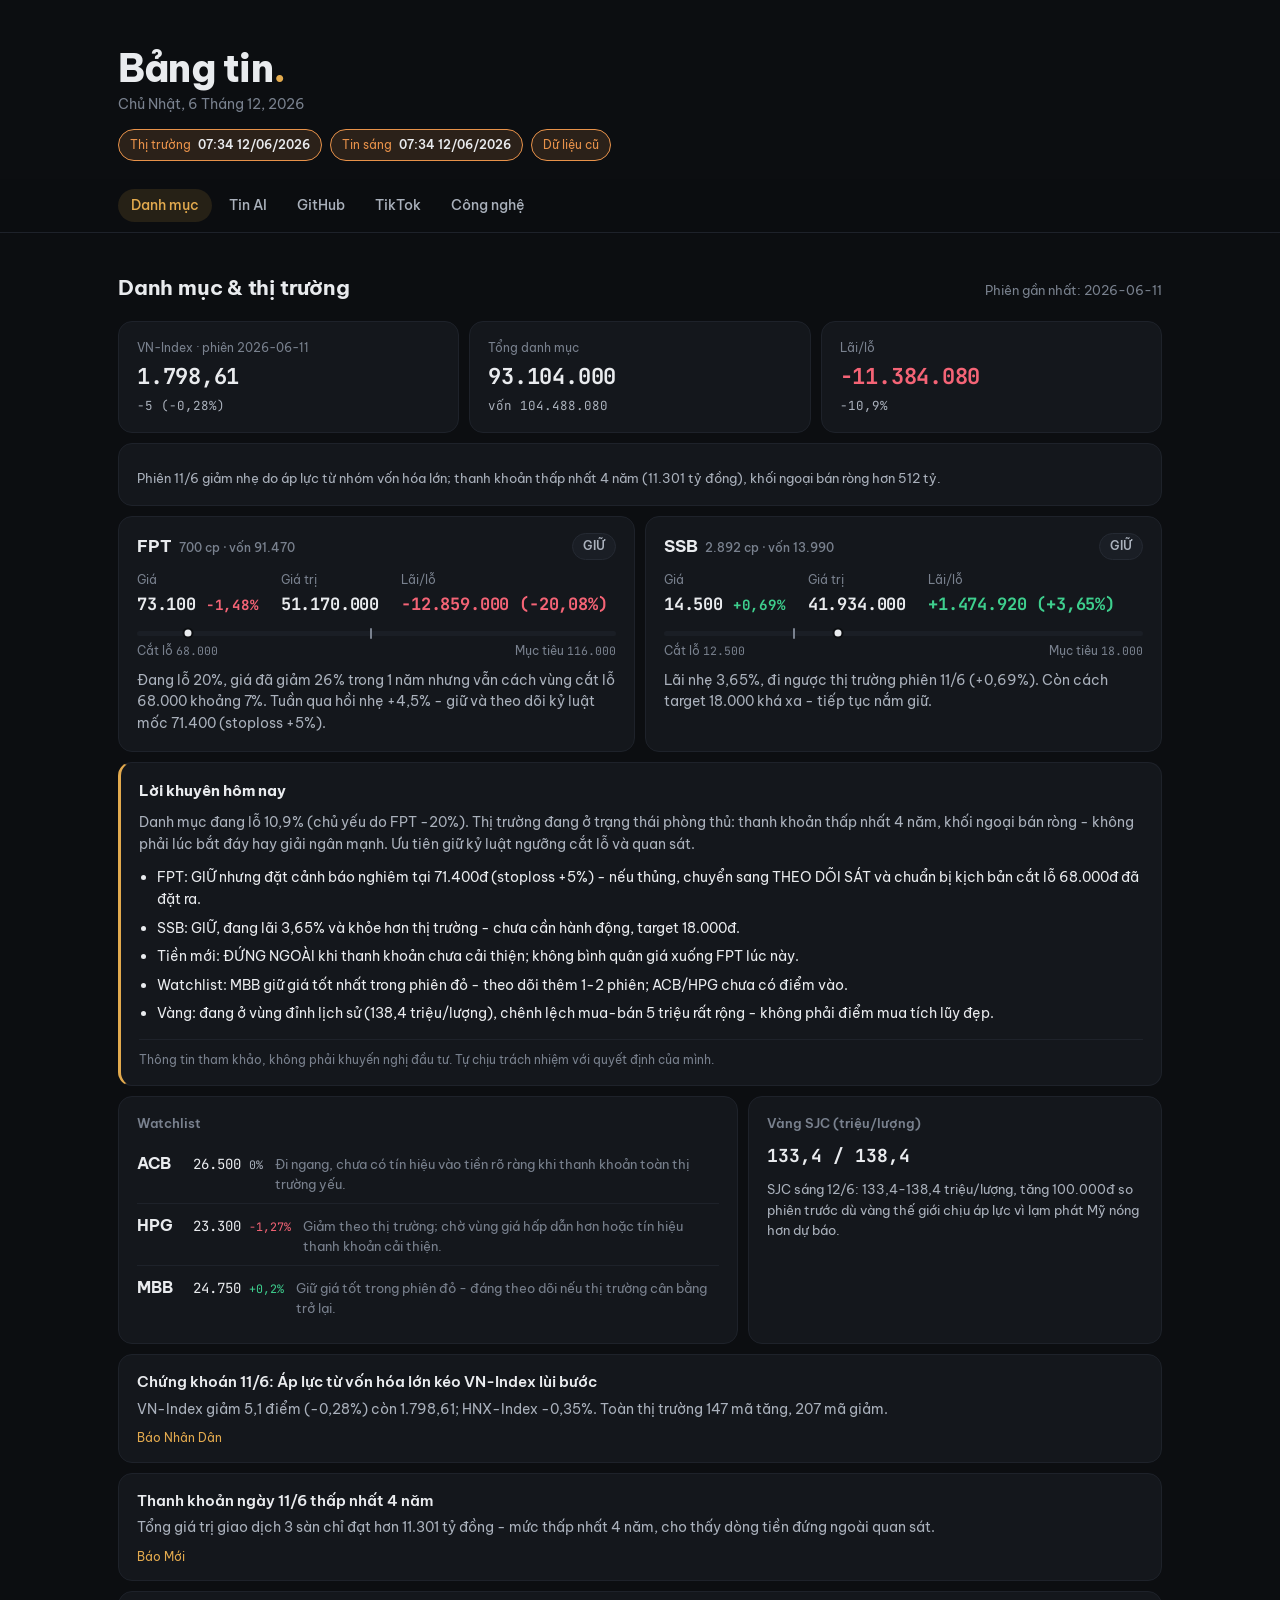
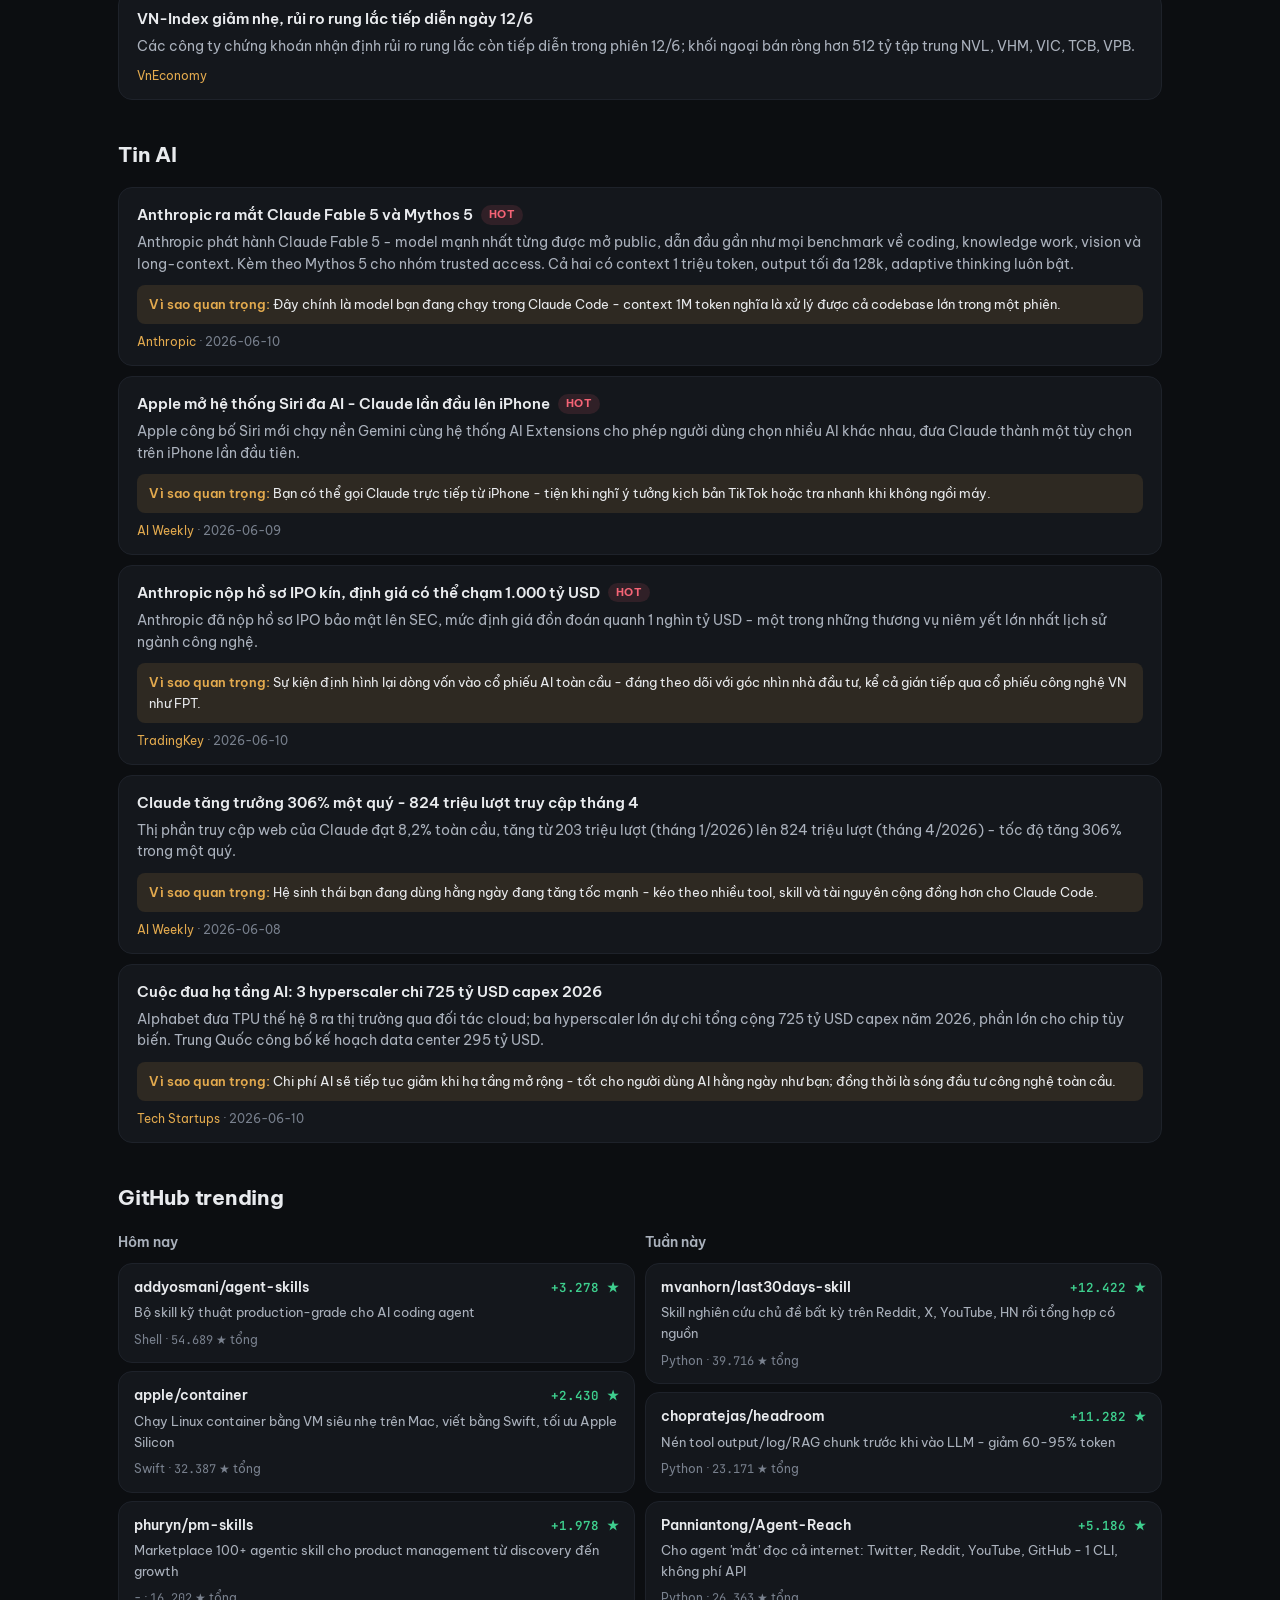
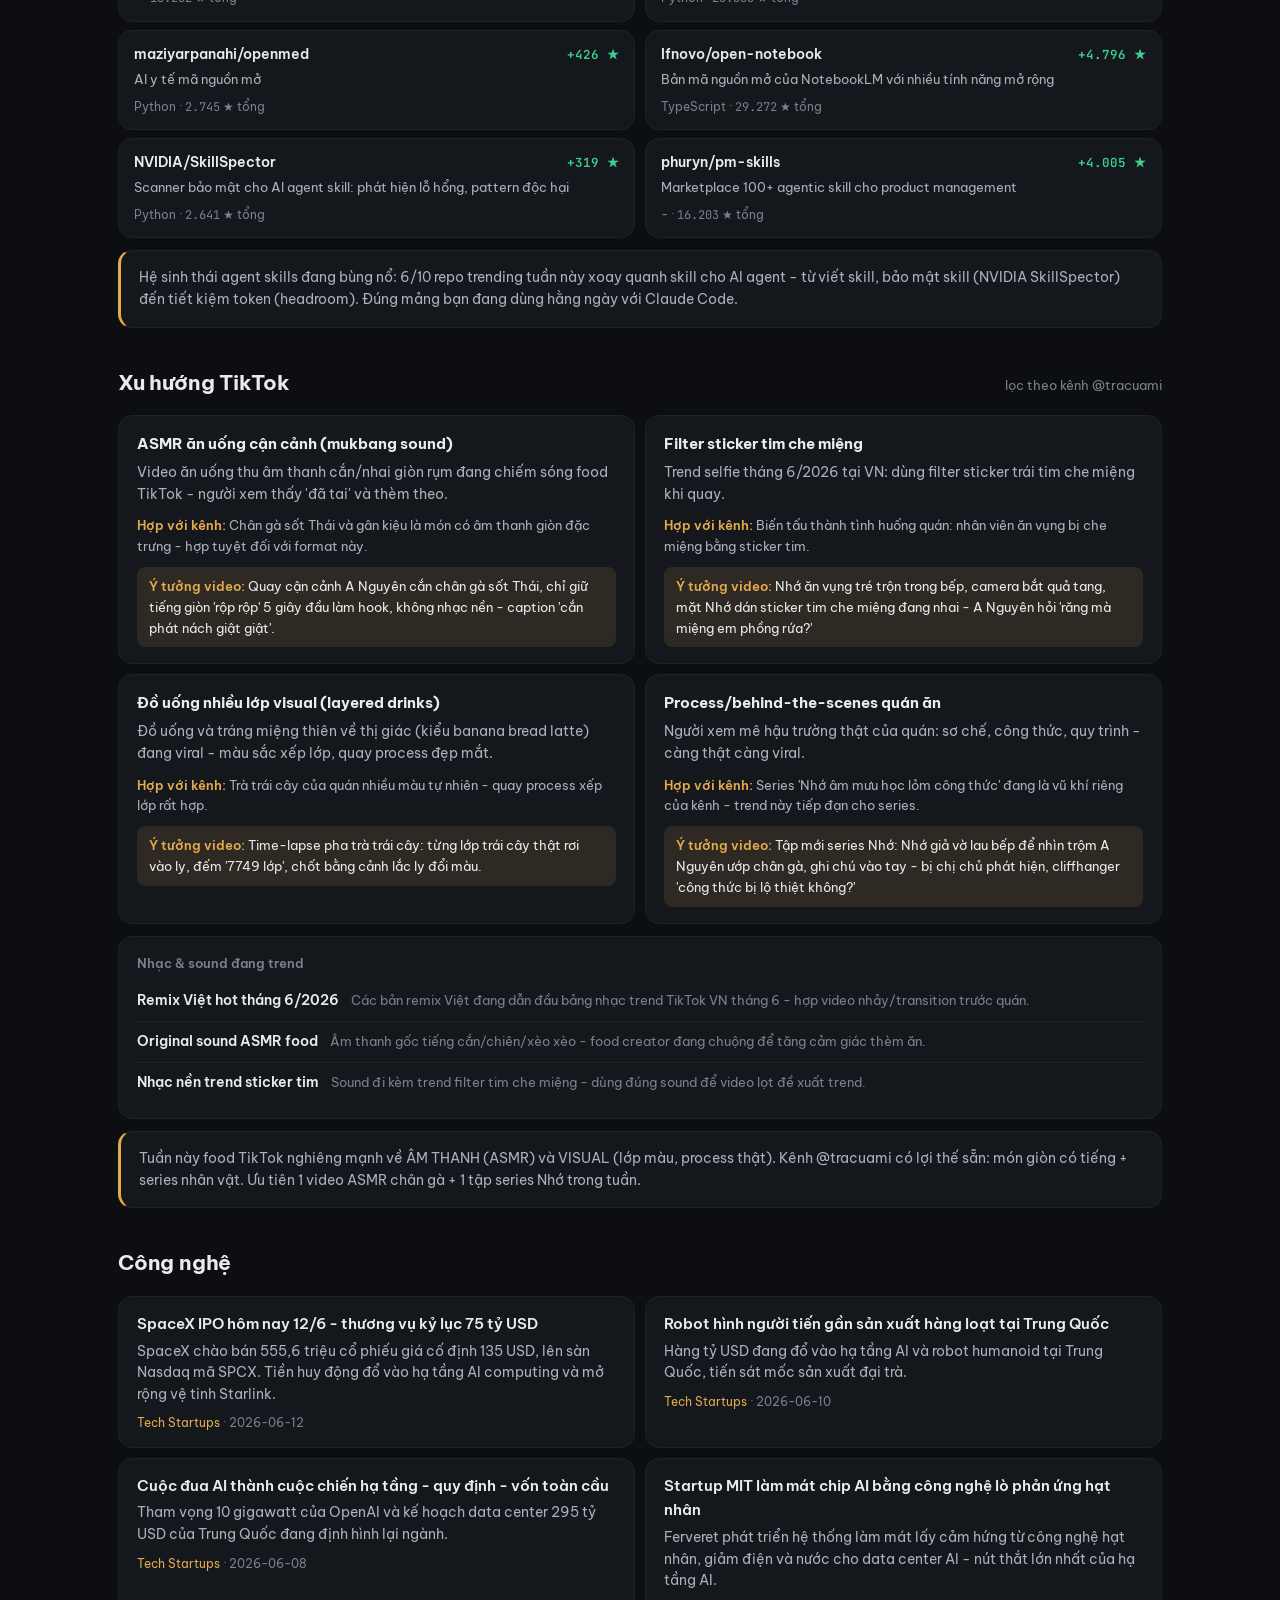
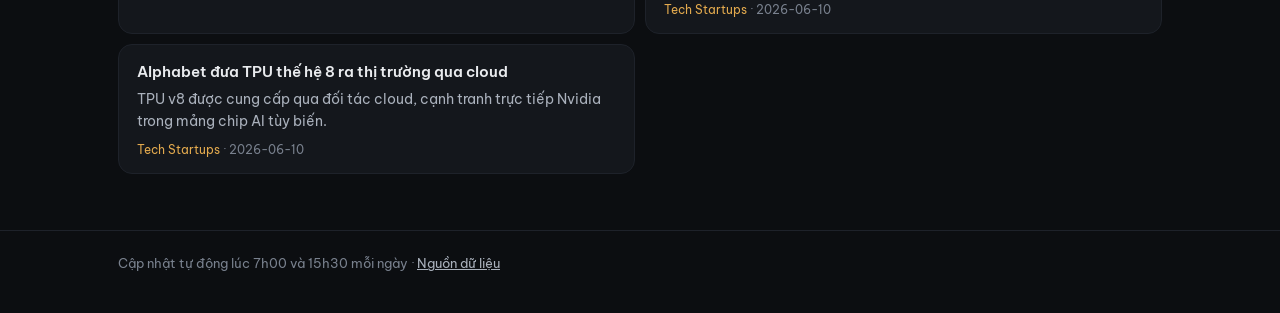
==== index.html @ 74b1b75d "Bảng tin v1: dashboard 5 mục + data thật + RALPH T1-T6 PASS Co-Authored-By: Claude Fable 5 <noreply@" ====
<!doctype html>
<html lang="vi">
<head>
  <meta charset="utf-8">
  <meta name="viewport" content="width=device-width, initial-scale=1">
  <meta name="color-scheme" content="dark">
  <meta name="theme-color" content="#0c0e11">
  <title>Bảng Tin</title>
  <meta name="description" content="Bảng tin cá nhân: AI, GitHub trending, công nghệ, chứng khoán Việt Nam và xu hướng TikTok. Tự cập nhật 2 lần mỗi ngày.">
  <link rel="preconnect" href="https://fonts.googleapis.com">
  <link rel="preconnect" href="https://fonts.gstatic.com" crossorigin>
  <link href="https://fonts.googleapis.com/css2?family=Be+Vietnam+Pro:wght@400;500;600;700;800&family=JetBrains+Mono:wght@500;600;700&display=swap" rel="stylesheet">
  <link rel="stylesheet" href="styles.css">
</head>
<body>

<header class="masthead container">
  <h1>Bảng tin<span class="dot">.</span></h1>
  <p class="masthead-date" id="today"></p>
  <div class="update-badges" id="update-badges"></div>
</header>

<nav class="nav">
  <div class="container nav-inner" id="nav">
    <a href="#danh-muc">Danh mục</a>
    <a href="#ai">Tin AI</a>
    <a href="#github">GitHub</a>
    <a href="#tiktok">TikTok</a>
    <a href="#cong-nghe">Công nghệ</a>
  </div>
</nav>

<main class="container">

  <section id="danh-muc">
    <div class="section-head">
      <h2>Danh mục &amp; thị trường</h2>
      <span class="side-note" id="session-note"></span>
    </div>
    <div id="market-body">
      <div class="skeleton"></div>
      <div class="skeleton"></div>
    </div>
  </section>

  <section id="ai">
    <div class="section-head">
      <h2>Tin AI</h2>
    </div>
    <div id="ai-body">
      <div class="skeleton"></div>
      <div class="skeleton"></div>
    </div>
  </section>

  <section id="github">
    <div class="section-head">
      <h2>GitHub trending</h2>
    </div>
    <div id="github-body">
      <div class="skeleton"></div>
    </div>
  </section>

  <section id="tiktok">
    <div class="section-head">
      <h2>Xu hướng TikTok</h2>
      <span class="side-note">lọc theo kênh @tracuami</span>
    </div>
    <div id="tiktok-body">
      <div class="skeleton"></div>
    </div>
  </section>

  <section id="cong-nghe">
    <div class="section-head">
      <h2>Công nghệ</h2>
    </div>
    <div id="tech-body">
      <div class="skeleton"></div>
    </div>
  </section>

</main>

<footer>
  <div class="container">
    Cập nhật tự động lúc 7h00 và 15h30 mỗi ngày · <a href="https://github.com/ckiucuaha-dotcom/bang-tin" rel="noopener">Nguồn dữ liệu</a>
  </div>
</footer>

<script src="app.js"></script>
</body>
</html>
---- styles.css ----
/* Bảng Tin — dark editorial-tech, mobile-first, một accent hổ phách */

:root {
  --bg: #0c0e11;
  --surface: #14171c;
  --surface-2: #1a1e25;
  --border: #252a33;
  --border-soft: #1e222a;
  --text: #e9ebee;
  --text-2: #aab1bc;
  --muted: #79818e;
  --accent: #e3aa4e;
  --accent-soft: rgba(227, 170, 78, 0.12);
  --up: #3ecf8e;
  --up-soft: rgba(62, 207, 142, 0.12);
  --down: #f56476;
  --down-soft: rgba(245, 100, 118, 0.12);
  --warn: #e8924a;
  --warn-soft: rgba(232, 146, 74, 0.14);
  --radius: 14px;
  --radius-sm: 8px;
  --font-sans: "Be Vietnam Pro", -apple-system, "Segoe UI", sans-serif;
  --font-mono: "JetBrains Mono", "SF Mono", Menlo, monospace;
}

* { box-sizing: border-box; }

html { scroll-behavior: smooth; scroll-padding-top: 64px; }

body {
  margin: 0;
  background: var(--bg);
  color: var(--text);
  font-family: var(--font-sans);
  font-size: 15px;
  line-height: 1.6;
  -webkit-font-smoothing: antialiased;
}

a { color: inherit; }

.container {
  width: 100%;
  max-width: 1080px;
  margin: 0 auto;
  padding-left: 18px;
  padding-right: 18px;
}

/* ---------- Masthead ---------- */

.masthead { padding-top: 34px; padding-bottom: 18px; }

.masthead h1 {
  margin: 0;
  font-size: 30px;
  font-weight: 800;
  letter-spacing: -0.02em;
  line-height: 1.1;
}

.masthead h1 .dot { color: var(--accent); }

.masthead-date {
  margin: 4px 0 0;
  color: var(--muted);
  font-size: 13.5px;
  text-transform: capitalize;
}

.update-badges {
  display: flex;
  flex-wrap: wrap;
  gap: 8px;
  margin-top: 14px;
}

.badge {
  display: inline-flex;
  align-items: center;
  gap: 7px;
  padding: 5px 11px;
  border: 1px solid var(--border);
  border-radius: 999px;
  background: var(--surface);
  font-size: 12px;
  color: var(--text-2);
}

.badge strong { color: var(--text); font-weight: 600; }

.badge.stale { border-color: var(--warn); color: var(--warn); background: var(--warn-soft); }
.badge.warn  { border-color: var(--warn); color: var(--warn); background: var(--warn-soft); }

/* ---------- Nav ---------- */

.nav {
  position: sticky;
  top: 0;
  z-index: 10;
  background: rgba(12, 14, 17, 0.88);
  backdrop-filter: blur(12px);
  -webkit-backdrop-filter: blur(12px);
  border-bottom: 1px solid var(--border-soft);
}

.nav-inner {
  display: flex;
  gap: 4px;
  overflow-x: auto;
  scrollbar-width: none;
  padding-top: 10px;
  padding-bottom: 10px;
}

.nav-inner::-webkit-scrollbar { display: none; }

.nav-inner a {
  flex: none;
  padding: 6px 13px;
  border-radius: 999px;
  font-size: 13.5px;
  font-weight: 500;
  color: var(--text-2);
  text-decoration: none;
  transition: color 0.18s ease, background 0.18s ease;
}

.nav-inner a:hover { color: var(--text); background: var(--surface-2); }

.nav-inner a.active {
  color: var(--accent);
  background: var(--accent-soft);
}

/* ---------- Sections ---------- */

main { padding-bottom: 56px; }

section { padding-top: 38px; }

.section-head {
  display: flex;
  align-items: baseline;
  justify-content: space-between;
  gap: 12px;
  margin-bottom: 16px;
}

.section-head h2 {
  margin: 0;
  font-size: 21px;
  font-weight: 700;
  letter-spacing: -0.01em;
}

.section-head .side-note { color: var(--muted); font-size: 12.5px; text-align: right; }

/* ---------- Cards & shared ---------- */

.card {
  background: var(--surface);
  border: 1px solid var(--border-soft);
  border-radius: var(--radius);
  padding: 16px 18px;
}

.num { font-family: var(--font-mono); font-variant-numeric: tabular-nums; }

.up   { color: var(--up); }
.down { color: var(--down); }
.flat { color: var(--text-2); }

.section-error {
  border: 1px dashed var(--border);
  border-radius: var(--radius);
  padding: 22px 18px;
  color: var(--muted);
  font-size: 14px;
  text-align: center;
}

/* Skeleton loading */
.skeleton {
  border-radius: var(--radius);
  background: linear-gradient(100deg, var(--surface) 40%, var(--surface-2) 50%, var(--surface) 60%);
  background-size: 200% 100%;
  height: 96px;
  margin-bottom: 10px;
}

@media (prefers-reduced-motion: no-preference) {
  .skeleton { animation: shimmer 1.4s linear infinite; }
  @keyframes shimmer { to { background-position: -200% 0; } }
}

/* ---------- Finance ---------- */

.market-strip {
  display: grid;
  grid-template-columns: 1fr;
  gap: 10px;
  margin-bottom: 10px;
}

.stat { display: flex; flex-direction: column; gap: 2px; }

.stat .label { font-size: 12px; color: var(--muted); }

.stat .value { font-size: 22px; font-weight: 700; letter-spacing: -0.01em; }

.stat .sub { font-size: 12.5px; color: var(--text-2); }

.vnindex-note { margin: 8px 0 0; font-size: 13px; color: var(--text-2); }

.holdings-grid {
  display: grid;
  grid-template-columns: 1fr;
  gap: 10px;
  margin-bottom: 10px;
}

.holding-head {
  display: flex;
  align-items: center;
  justify-content: space-between;
  gap: 10px;
}

.holding-head .ticker { font-size: 17px; font-weight: 700; }

.holding-head .ticker small { color: var(--muted); font-weight: 500; font-size: 12px; margin-left: 7px; }

.chip {
  padding: 3px 10px;
  border-radius: 999px;
  font-size: 11.5px;
  font-weight: 600;
  letter-spacing: 0.02em;
}

.chip.hold  { background: var(--surface-2); color: var(--text-2); border: 1px solid var(--border); }
.chip.buy   { background: var(--up-soft); color: var(--up); }
.chip.sell  { background: var(--down-soft); color: var(--down); }
.chip.watch { background: var(--warn-soft); color: var(--warn); }

.holding-nums {
  display: flex;
  flex-wrap: wrap;
  gap: 6px 22px;
  margin: 10px 0 4px;
}

.holding-nums .stat .value { font-size: 17px; }

/* Range bar: stoploss — price — target */
.range {
  margin: 12px 0 4px;
}

.range-track {
  position: relative;
  height: 5px;
  border-radius: 999px;
  background: var(--surface-2);
}

.range-marker {
  position: absolute;
  top: 50%;
  width: 11px;
  height: 11px;
  border-radius: 50%;
  transform: translate(-50%, -50%);
  background: var(--text);
  border: 2px solid var(--bg);
}

.range-cost {
  position: absolute;
  top: -3px;
  width: 2px;
  height: 11px;
  background: var(--muted);
  transform: translateX(-50%);
  border-radius: 1px;
}

.range-labels {
  display: flex;
  justify-content: space-between;
  margin-top: 6px;
  font-size: 11.5px;
  color: var(--muted);
}

.holding-comment { margin: 10px 0 0; font-size: 13.5px; color: var(--text-2); }

/* Advice */
.advice { border-left: 3px solid var(--accent); }

.advice h3 { margin: 0 0 8px; font-size: 15px; font-weight: 700; }

.advice .summary { margin: 0 0 12px; color: var(--text-2); font-size: 14px; }

.advice ul { margin: 0; padding-left: 18px; display: grid; gap: 7px; }

.advice li { font-size: 13.5px; color: var(--text); }

.advice .disclaimer {
  margin: 14px 0 0;
  padding-top: 10px;
  border-top: 1px solid var(--border-soft);
  font-size: 12px;
  color: var(--muted);
}

/* Watchlist + gold */
.watch-grid {
  display: grid;
  grid-template-columns: 1fr;
  gap: 10px;
  margin-top: 10px;
}

.watch-row {
  display: flex;
  align-items: baseline;
  gap: 12px;
  padding: 9px 0;
}

.watch-row + .watch-row { border-top: 1px solid var(--border-soft); }

.watch-row .ticker { font-weight: 700; min-width: 44px; }

.watch-row .price { font-size: 14px; }

.watch-row .comment { font-size: 12.5px; color: var(--muted); flex: 1; }

.card h3.card-title { margin: 0 0 8px; font-size: 13px; font-weight: 600; color: var(--muted); text-transform: none; }

.gold-price { font-size: 18px; font-weight: 700; }

.gold-note { margin: 8px 0 0; font-size: 13px; color: var(--text-2); }

/* News links (VN + tech) */
.news-list { display: grid; gap: 10px; }

.news-item {
  display: block;
  text-decoration: none;
  padding: 14px 18px;
  background: var(--surface);
  border: 1px solid var(--border-soft);
  border-radius: var(--radius);
  transition: border-color 0.18s ease, transform 0.18s ease;
}

.news-item:hover { border-color: var(--border); }

@media (prefers-reduced-motion: no-preference) {
  .news-item:hover { transform: translateY(-1px); }
  .news-item:active { transform: scale(0.99); }
}

.news-item .title { font-size: 15px; font-weight: 600; line-height: 1.45; }

.news-item .summary { margin: 5px 0 0; font-size: 13.5px; color: var(--text-2); }

.news-item .meta { margin-top: 8px; font-size: 12px; color: var(--muted); }

.news-item .meta .src { color: var(--accent); }

.hot-chip {
  display: inline-block;
  vertical-align: 2px;
  margin-left: 8px;
  padding: 2px 8px;
  border-radius: 999px;
  background: var(--down-soft);
  color: var(--down);
  font-size: 10.5px;
  font-weight: 700;
  letter-spacing: 0.04em;
}

.why {
  margin: 10px 0 0;
  padding: 9px 12px;
  border-radius: var(--radius-sm);
  background: var(--accent-soft);
  color: var(--text);
  font-size: 13px;
}

.why b { color: var(--accent); font-weight: 600; }

/* ---------- GitHub ---------- */

.gh-cols {
  display: grid;
  grid-template-columns: 1fr;
  gap: 10px;
}

.gh-col h3 {
  margin: 0 0 10px;
  font-size: 14px;
  font-weight: 600;
  color: var(--text-2);
}

.repo-list { display: grid; gap: 8px; }

.repo {
  display: block;
  text-decoration: none;
  padding: 12px 15px;
  background: var(--surface);
  border: 1px solid var(--border-soft);
  border-radius: var(--radius);
  transition: border-color 0.18s ease;
}

.repo:hover { border-color: var(--border); }

.repo-top { display: flex; justify-content: space-between; align-items: baseline; gap: 10px; }

.repo-name { font-weight: 600; font-size: 14px; word-break: break-word; }

.repo-gain { font-size: 12.5px; font-weight: 600; color: var(--up); white-space: nowrap; }

.repo-desc { margin: 4px 0 0; font-size: 13px; color: var(--text-2); }

.repo-meta { margin-top: 7px; font-size: 12px; color: var(--muted); }

.trend-note {
  margin-top: 12px;
  border-left: 3px solid var(--accent);
}

.trend-note p { margin: 0; font-size: 13.5px; color: var(--text-2); }

/* ---------- TikTok ---------- */

.tiktok-grid {
  display: grid;
  grid-template-columns: 1fr;
  gap: 10px;
}

.trend-card .trend-name { margin: 0; font-size: 15px; font-weight: 700; }

.trend-card .trend-desc { margin: 6px 0 0; font-size: 13.5px; color: var(--text-2); }

.trend-card .fit { margin: 10px 0 0; font-size: 13px; color: var(--text-2); }

.trend-card .fit b, .idea b { color: var(--accent); font-weight: 600; }

.idea {
  margin: 10px 0 0;
  padding: 9px 12px;
  border-radius: var(--radius-sm);
  background: var(--accent-soft);
  font-size: 13px;
}

.sounds { margin-top: 12px; }

.sound-row { display: flex; gap: 12px; padding: 9px 0; align-items: baseline; }

.sound-row + .sound-row { border-top: 1px solid var(--border-soft); }

.sound-row .name { font-weight: 600; font-size: 13.5px; white-space: nowrap; }

.sound-row .desc { font-size: 12.5px; color: var(--muted); }

.tiktok-note { margin-top: 12px; border-left: 3px solid var(--accent); }

.tiktok-note p { margin: 0; font-size: 13.5px; color: var(--text-2); }

/* ---------- Footer ---------- */

footer {
  border-top: 1px solid var(--border-soft);
  padding: 22px 0 40px;
  color: var(--muted);
  font-size: 12.5px;
}

footer a { color: var(--text-2); }

/* ---------- Desktop ---------- */

@media (min-width: 768px) {
  body { font-size: 15.5px; }

  .masthead { padding-top: 48px; }

  .masthead h1 { font-size: 38px; }

  .market-strip { grid-template-columns: repeat(3, 1fr); }

  .market-strip .card.span-note { grid-column: 1 / -1; }

  .holdings-grid { grid-template-columns: 1fr 1fr; }

  .watch-grid { grid-template-columns: 3fr 2fr; }

  .gh-cols { grid-template-columns: 1fr 1fr; }

  .tiktok-grid { grid-template-columns: 1fr 1fr; }

  .news-list.two-col { grid-template-columns: 1fr 1fr; }
}
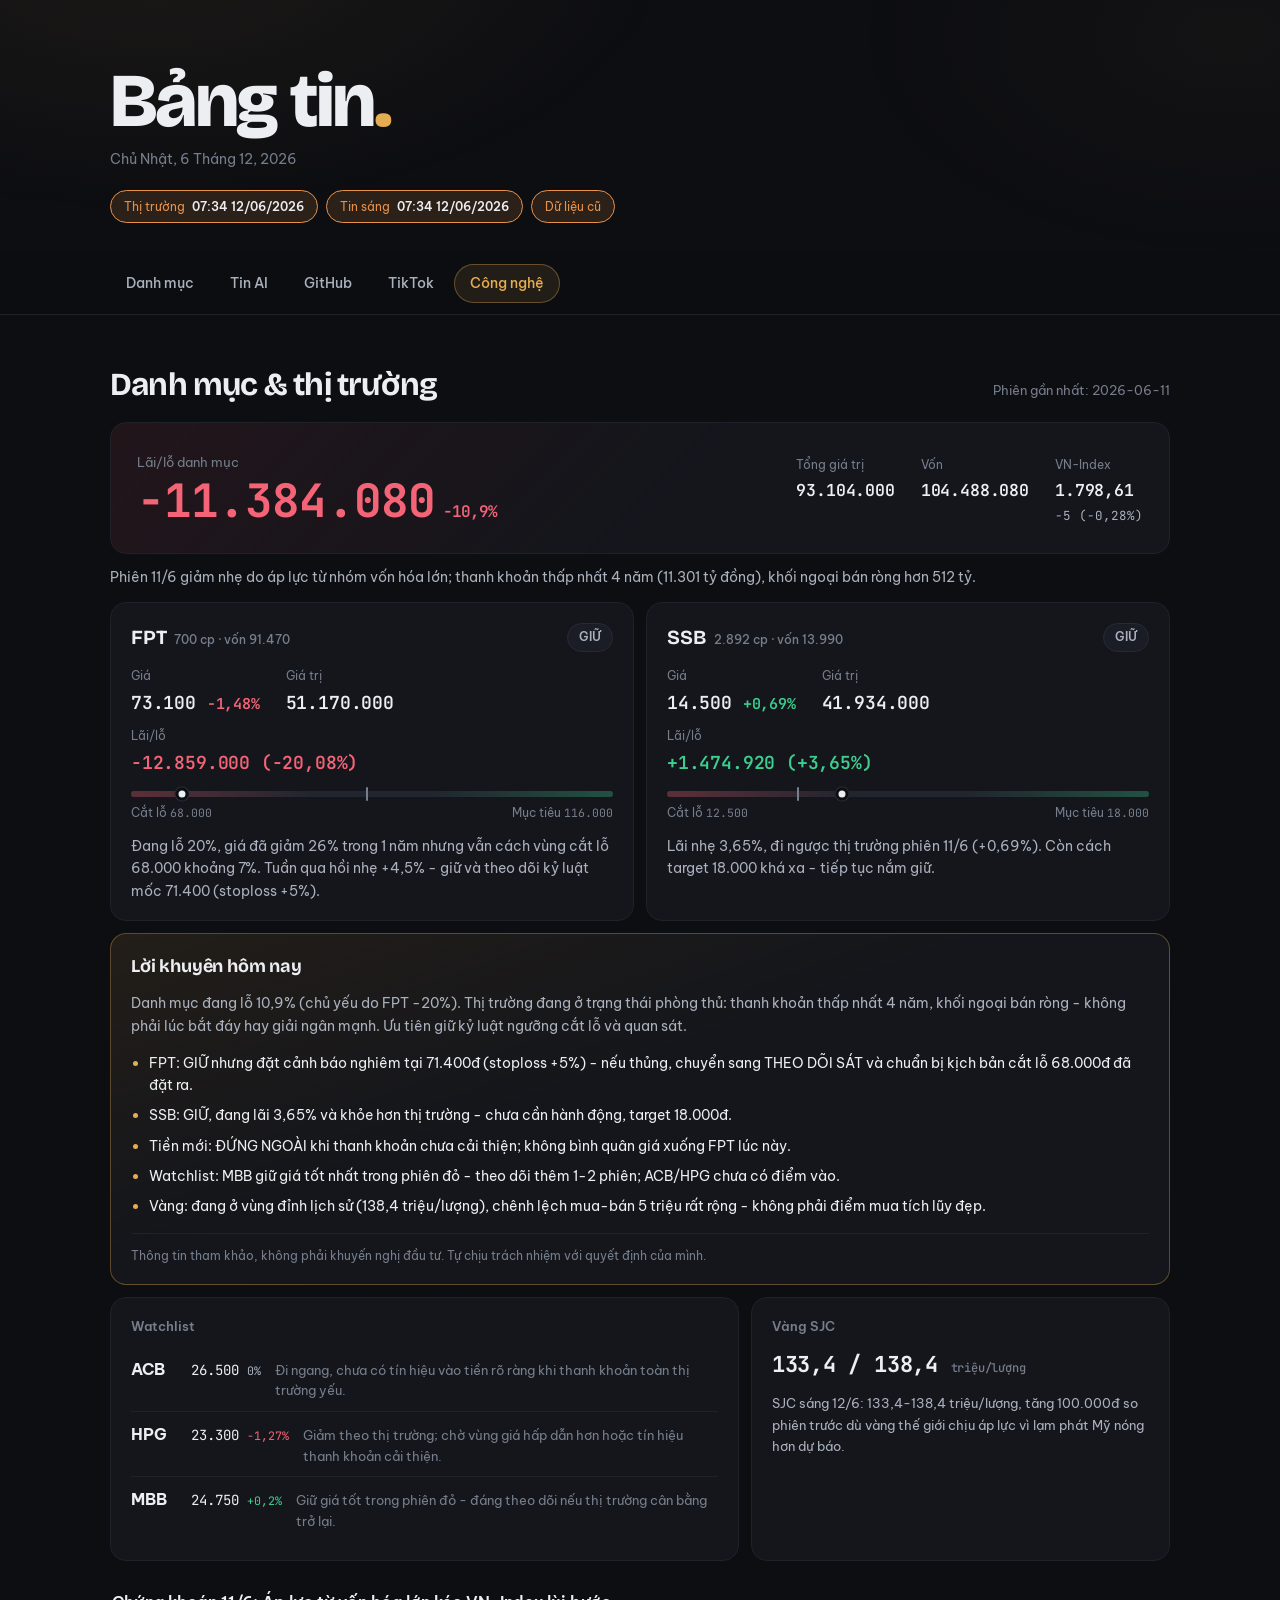
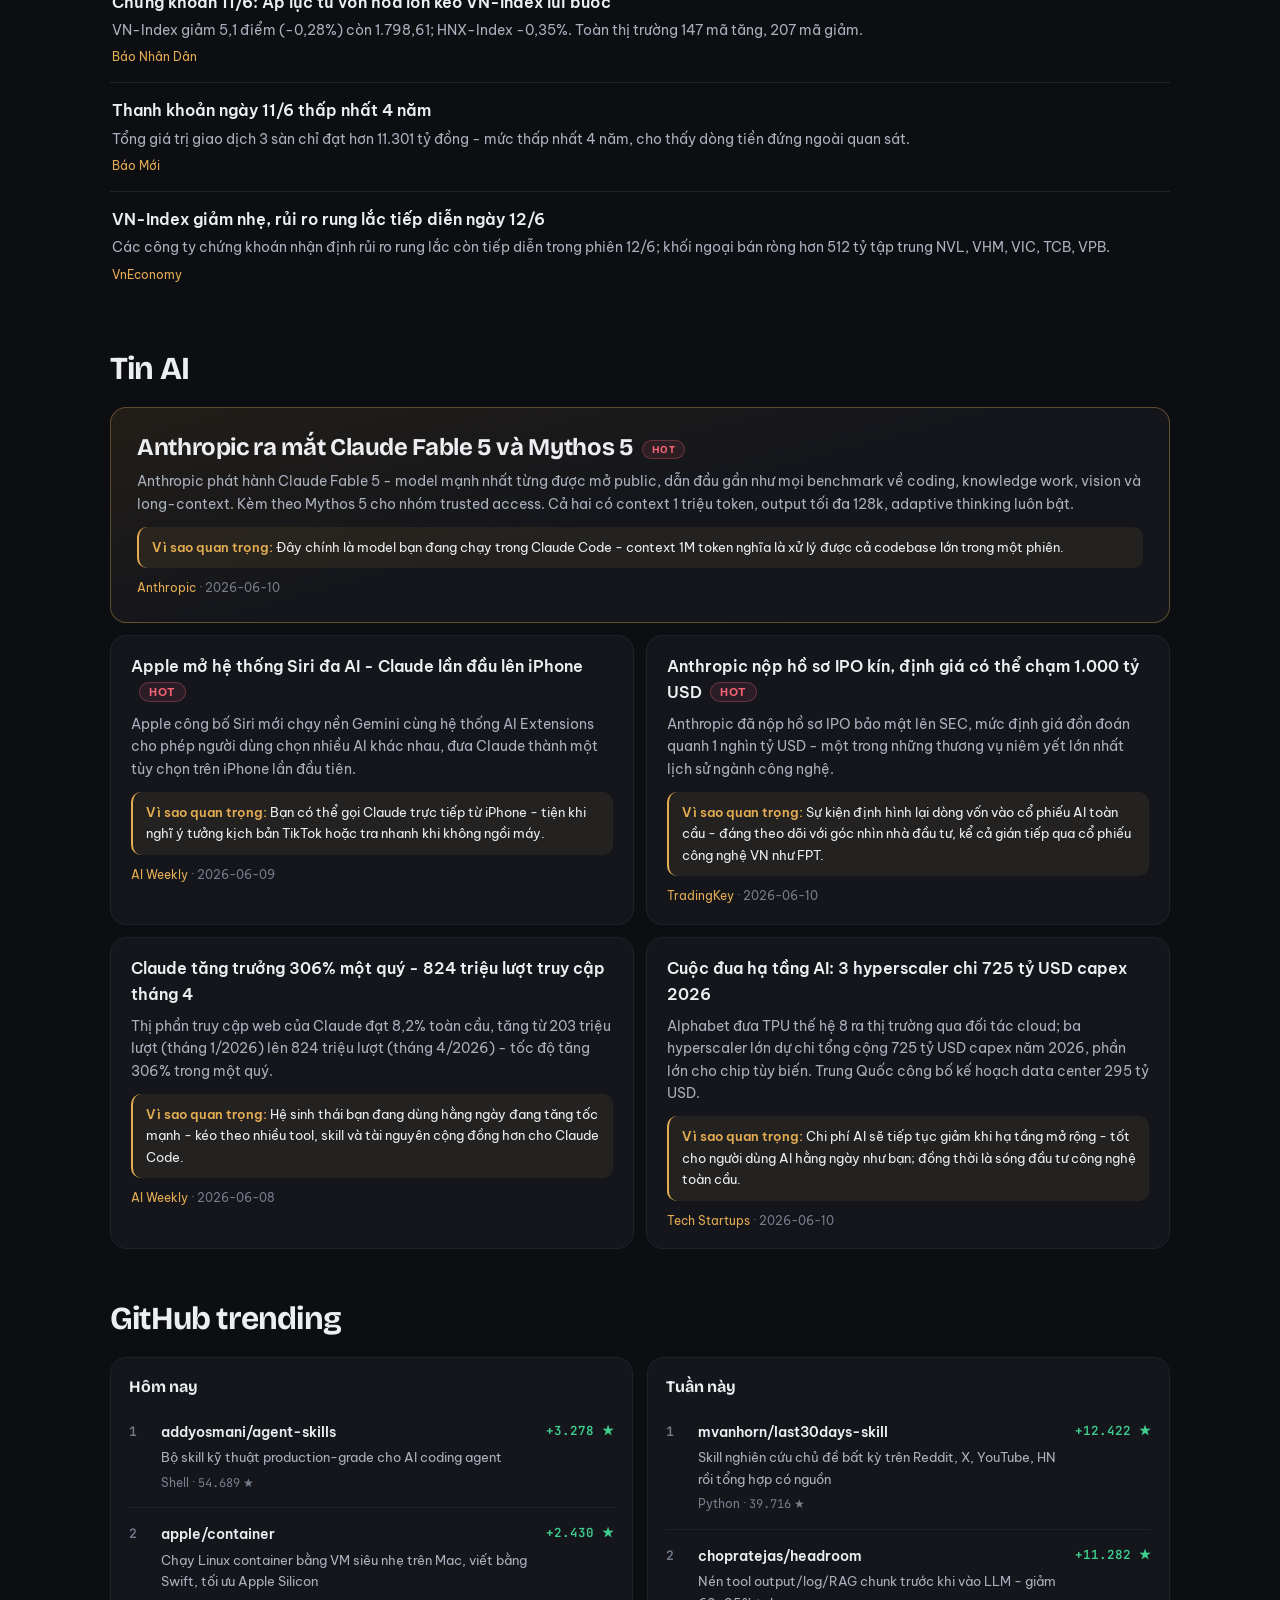
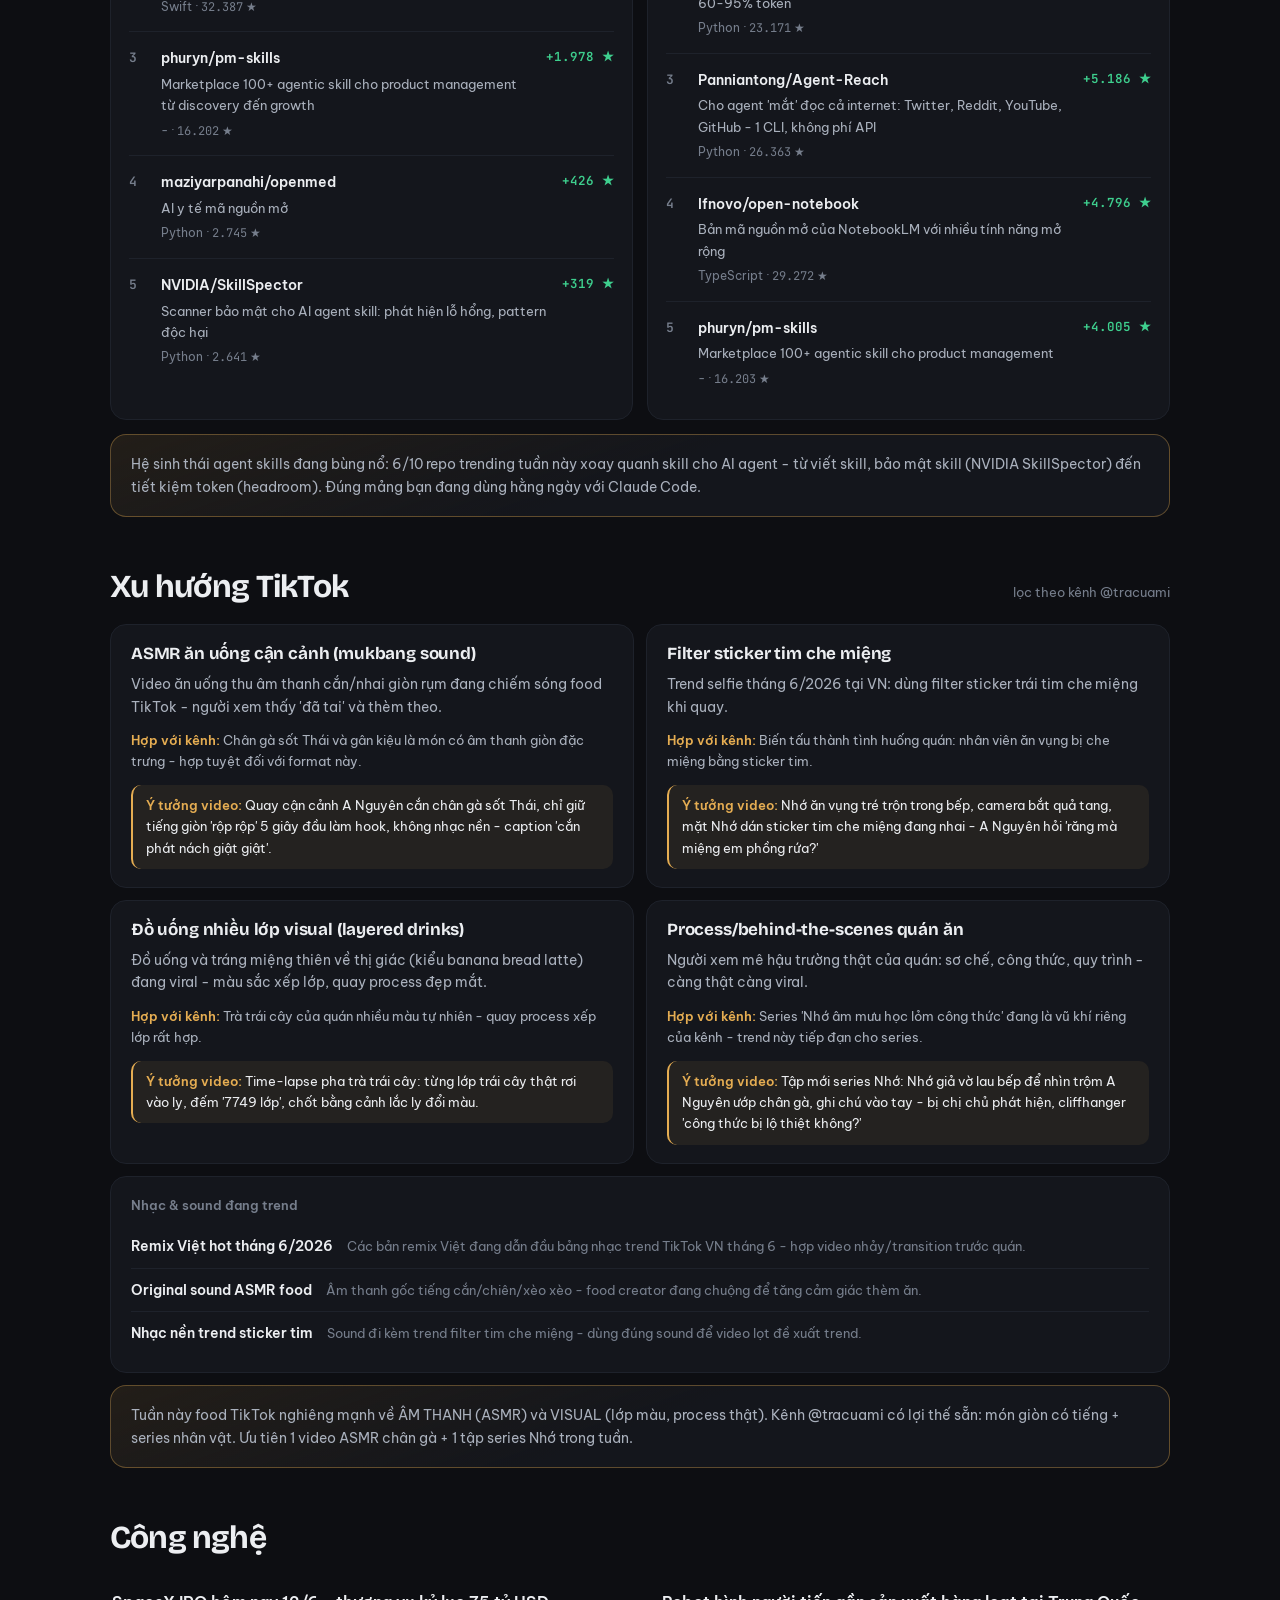
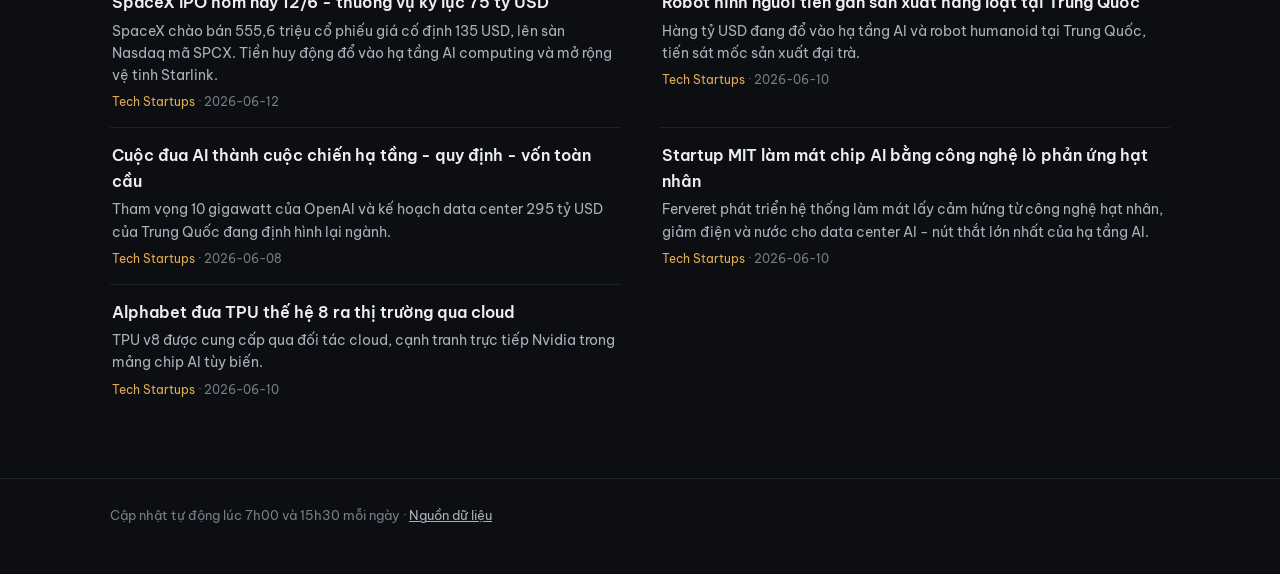
==== commit 421482a1: "UI v2: editorial dark, Bricolage Grotesque, hero PnL, reveal stagger Co-Authored-By: Claude Fable 5 " ====
--- a/index.html
+++ b/index.html
@@ -9,7 +9,7 @@
   <meta name="description" content="Bảng tin cá nhân: AI, GitHub trending, công nghệ, chứng khoán Việt Nam và xu hướng TikTok. Tự cập nhật 2 lần mỗi ngày.">
   <link rel="preconnect" href="https://fonts.googleapis.com">
   <link rel="preconnect" href="https://fonts.gstatic.com" crossorigin>
-  <link href="https://fonts.googleapis.com/css2?family=Be+Vietnam+Pro:wght@400;500;600;700;800&family=JetBrains+Mono:wght@500;600;700&display=swap" rel="stylesheet">
+  <link href="https://fonts.googleapis.com/css2?family=Be+Vietnam+Pro:wght@400;500;600;700&family=Bricolage+Grotesque:opsz,wght@12..96,600..800&family=JetBrains+Mono:wght@500;600;700&display=swap" rel="stylesheet">
   <link rel="stylesheet" href="styles.css">
 </head>
 <body>
--- a/styles.css
+++ b/styles.css
@@ -1,70 +1,95 @@
-/* Bảng Tin — dark editorial-tech, mobile-first, một accent hổ phách */
+/* Bảng Tin — dark editorial-tech.
+   Display: Bricolage Grotesque · Body: Be Vietnam Pro · Số: JetBrains Mono
+   Một accent hổ phách, xanh/đỏ chỉ mang nghĩa tăng/giảm. */
 
 :root {
-  --bg: #0c0e11;
-  --surface: #14171c;
-  --surface-2: #1a1e25;
-  --border: #252a33;
-  --border-soft: #1e222a;
-  --text: #e9ebee;
-  --text-2: #aab1bc;
-  --muted: #79818e;
-  --accent: #e3aa4e;
-  --accent-soft: rgba(227, 170, 78, 0.12);
+  --bg: #0d0e12;
+  --surface: #14161c;
+  --surface-2: #1a1d25;
+  --surface-3: #21252f;
+  --border: #272b35;
+  --border-soft: #1e222b;
+  --text: #eceef1;
+  --text-2: #aab1bd;
+  --muted: #767e8c;
+  --accent: #e5ad52;
+  --accent-soft: rgba(229, 173, 82, 0.1);
+  --accent-line: rgba(229, 173, 82, 0.35);
   --up: #3ecf8e;
-  --up-soft: rgba(62, 207, 142, 0.12);
+  --up-soft: rgba(62, 207, 142, 0.1);
   --down: #f56476;
-  --down-soft: rgba(245, 100, 118, 0.12);
+  --down-soft: rgba(245, 100, 118, 0.1);
   --warn: #e8924a;
   --warn-soft: rgba(232, 146, 74, 0.14);
-  --radius: 14px;
-  --radius-sm: 8px;
-  --font-sans: "Be Vietnam Pro", -apple-system, "Segoe UI", sans-serif;
-  --font-mono: "JetBrains Mono", "SF Mono", Menlo, monospace;
+  --radius: 16px;
+  --radius-sm: 10px;
+  --display: "Bricolage Grotesque", "Be Vietnam Pro", sans-serif;
+  --sans: "Be Vietnam Pro", -apple-system, "Segoe UI", sans-serif;
+  --mono: "JetBrains Mono", "SF Mono", Menlo, monospace;
+  --ease: cubic-bezier(0.16, 1, 0.3, 1);
 }
 
 * { box-sizing: border-box; }
 
-html { scroll-behavior: smooth; scroll-padding-top: 64px; }
+html { scroll-behavior: smooth; scroll-padding-top: 70px; }
 
 body {
   margin: 0;
   background: var(--bg);
   color: var(--text);
-  font-family: var(--font-sans);
+  font-family: var(--sans);
   font-size: 15px;
-  line-height: 1.6;
+  line-height: 1.65;
   -webkit-font-smoothing: antialiased;
+}
+
+/* Quầng sáng hổ phách rất nhẹ phía trên, cố định, không chặn tương tác */
+body::before {
+  content: "";
+  position: fixed;
+  inset: 0;
+  z-index: -1;
+  pointer-events: none;
+  background:
+    radial-gradient(820px 420px at 12% -6%, rgba(229, 173, 82, 0.07), transparent 64%),
+    radial-gradient(640px 380px at 96% 4%, rgba(229, 173, 82, 0.03), transparent 60%);
 }
 
 a { color: inherit; }
 
 .container {
   width: 100%;
-  max-width: 1080px;
+  max-width: 1100px;
   margin: 0 auto;
-  padding-left: 18px;
-  padding-right: 18px;
-}
+  padding-left: 20px;
+  padding-right: 20px;
+}
+
+.num { font-family: var(--mono); font-variant-numeric: tabular-nums; }
+
+.up { color: var(--up); }
+.down { color: var(--down); }
+.flat { color: var(--text-2); }
 
 /* ---------- Masthead ---------- */
 
-.masthead { padding-top: 34px; padding-bottom: 18px; }
+.masthead { padding-top: 44px; padding-bottom: 22px; }
 
 .masthead h1 {
   margin: 0;
-  font-size: 30px;
+  font-family: var(--display);
+  font-size: clamp(42px, 9vw, 76px);
   font-weight: 800;
-  letter-spacing: -0.02em;
-  line-height: 1.1;
+  letter-spacing: -0.035em;
+  line-height: 0.98;
 }
 
 .masthead h1 .dot { color: var(--accent); }
 
 .masthead-date {
-  margin: 4px 0 0;
+  margin: 10px 0 0;
   color: var(--muted);
-  font-size: 13.5px;
+  font-size: 14px;
   text-transform: capitalize;
 }
 
@@ -72,14 +97,14 @@
   display: flex;
   flex-wrap: wrap;
   gap: 8px;
-  margin-top: 14px;
+  margin-top: 18px;
 }
 
 .badge {
   display: inline-flex;
   align-items: center;
   gap: 7px;
-  padding: 5px 11px;
+  padding: 6px 13px;
   border: 1px solid var(--border);
   border-radius: 999px;
   background: var(--surface);
@@ -89,8 +114,11 @@
 
 .badge strong { color: var(--text); font-weight: 600; }
 
-.badge.stale { border-color: var(--warn); color: var(--warn); background: var(--warn-soft); }
-.badge.warn  { border-color: var(--warn); color: var(--warn); background: var(--warn-soft); }
+.badge.stale, .badge.warn {
+  border-color: var(--warn);
+  color: var(--warn);
+  background: var(--warn-soft);
+}
 
 /* ---------- Nav ---------- */
 
@@ -98,9 +126,9 @@
   position: sticky;
   top: 0;
   z-index: 10;
-  background: rgba(12, 14, 17, 0.88);
-  backdrop-filter: blur(12px);
-  -webkit-backdrop-filter: blur(12px);
+  background: rgba(13, 14, 18, 0.82);
+  backdrop-filter: blur(14px) saturate(150%);
+  -webkit-backdrop-filter: blur(14px) saturate(150%);
   border-bottom: 1px solid var(--border-soft);
 }
 
@@ -109,21 +137,22 @@
   gap: 4px;
   overflow-x: auto;
   scrollbar-width: none;
-  padding-top: 10px;
-  padding-bottom: 10px;
+  padding-top: 11px;
+  padding-bottom: 11px;
 }
 
 .nav-inner::-webkit-scrollbar { display: none; }
 
 .nav-inner a {
   flex: none;
-  padding: 6px 13px;
+  padding: 7px 15px;
   border-radius: 999px;
+  border: 1px solid transparent;
   font-size: 13.5px;
   font-weight: 500;
   color: var(--text-2);
   text-decoration: none;
-  transition: color 0.18s ease, background 0.18s ease;
+  transition: color 0.2s var(--ease), background 0.2s var(--ease), border-color 0.2s var(--ease);
 }
 
 .nav-inner a:hover { color: var(--text); background: var(--surface-2); }
@@ -131,62 +160,78 @@
 .nav-inner a.active {
   color: var(--accent);
   background: var(--accent-soft);
+  border-color: var(--accent-line);
 }
 
 /* ---------- Sections ---------- */
 
-main { padding-bottom: 56px; }
-
-section { padding-top: 38px; }
+main { padding-bottom: 64px; }
+
+section { padding-top: 52px; }
 
 .section-head {
   display: flex;
   align-items: baseline;
   justify-content: space-between;
   gap: 12px;
-  margin-bottom: 16px;
+  margin-bottom: 20px;
 }
 
 .section-head h2 {
   margin: 0;
-  font-size: 21px;
-  font-weight: 700;
-  letter-spacing: -0.01em;
+  font-family: var(--display);
+  font-size: clamp(24px, 4.5vw, 32px);
+  font-weight: 700;
+  letter-spacing: -0.025em;
+  line-height: 1.1;
 }
 
 .section-head .side-note { color: var(--muted); font-size: 12.5px; text-align: right; }
 
-/* ---------- Cards & shared ---------- */
+/* Reveal khi cuộn tới — tắt hoàn toàn nếu người dùng giảm chuyển động */
+@media (prefers-reduced-motion: no-preference) {
+  .reveal {
+    opacity: 0;
+    transform: translateY(16px);
+    transition:
+      opacity 0.65s var(--ease),
+      transform 0.65s var(--ease);
+    transition-delay: calc(var(--i, 0) * 70ms);
+  }
+  .reveal.in { opacity: 1; transform: none; }
+}
+
+/* ---------- Card chung ---------- */
 
 .card {
   background: var(--surface);
   border: 1px solid var(--border-soft);
   border-radius: var(--radius);
-  padding: 16px 18px;
-}
-
-.num { font-family: var(--font-mono); font-variant-numeric: tabular-nums; }
-
-.up   { color: var(--up); }
-.down { color: var(--down); }
-.flat { color: var(--text-2); }
+  padding: 18px 20px;
+}
+
+.card h3.card-title {
+  margin: 0 0 10px;
+  font-size: 12.5px;
+  font-weight: 600;
+  color: var(--muted);
+}
 
 .section-error {
   border: 1px dashed var(--border);
   border-radius: var(--radius);
-  padding: 22px 18px;
+  padding: 26px 18px;
   color: var(--muted);
   font-size: 14px;
   text-align: center;
 }
 
-/* Skeleton loading */
 .skeleton {
   border-radius: var(--radius);
   background: linear-gradient(100deg, var(--surface) 40%, var(--surface-2) 50%, var(--surface) 60%);
   background-size: 200% 100%;
-  height: 96px;
-  margin-bottom: 10px;
+  height: 110px;
+  margin-bottom: 12px;
 }
 
 @media (prefers-reduced-motion: no-preference) {
@@ -194,30 +239,66 @@
   @keyframes shimmer { to { background-position: -200% 0; } }
 }
 
-/* ---------- Finance ---------- */
-
-.market-strip {
+/* ---------- Danh mục: hero stat ---------- */
+
+.pnl-hero {
+  position: relative;
+  overflow: hidden;
+  border: 1px solid var(--border-soft);
+  border-radius: var(--radius);
+  background: var(--surface);
+  padding: 22px 20px;
   display: grid;
   grid-template-columns: 1fr;
-  gap: 10px;
-  margin-bottom: 10px;
+  gap: 18px;
+  margin-bottom: 12px;
+}
+
+.pnl-hero.is-down { background: linear-gradient(135deg, rgba(245, 100, 118, 0.09), var(--surface) 55%); }
+.pnl-hero.is-up   { background: linear-gradient(135deg, rgba(62, 207, 142, 0.09), var(--surface) 55%); }
+
+.pnl-main .label { font-size: 12.5px; color: var(--muted); }
+
+.pnl-main .big {
+  display: block;
+  font-size: clamp(34px, 8vw, 46px);
+  font-weight: 700;
+  letter-spacing: -0.02em;
+  line-height: 1.1;
+  margin-top: 2px;
+}
+
+.pnl-main .pct { font-size: 16px; font-weight: 600; margin-left: 8px; }
+
+.pnl-side {
+  display: grid;
+  grid-template-columns: repeat(3, auto);
+  gap: 6px 26px;
+  align-content: end;
 }
 
 .stat { display: flex; flex-direction: column; gap: 2px; }
 
 .stat .label { font-size: 12px; color: var(--muted); }
 
-.stat .value { font-size: 22px; font-weight: 700; letter-spacing: -0.01em; }
+.stat .value { font-size: 16.5px; font-weight: 600; letter-spacing: -0.01em; }
 
 .stat .sub { font-size: 12.5px; color: var(--text-2); }
 
-.vnindex-note { margin: 8px 0 0; font-size: 13px; color: var(--text-2); }
-
+.vnindex-note { margin: 0; font-size: 13.5px; color: var(--text-2); }
+
+.session-line {
+  margin: 0 0 14px;
+  font-size: 13.5px;
+  color: var(--text-2);
+}
+
+/* Holdings */
 .holdings-grid {
   display: grid;
   grid-template-columns: 1fr;
-  gap: 10px;
-  margin-bottom: 10px;
+  gap: 12px;
+  margin-bottom: 12px;
 }
 
 .holding-head {
@@ -227,60 +308,72 @@
   gap: 10px;
 }
 
-.holding-head .ticker { font-size: 17px; font-weight: 700; }
-
-.holding-head .ticker small { color: var(--muted); font-weight: 500; font-size: 12px; margin-left: 7px; }
+.holding-head .ticker {
+  font-family: var(--display);
+  font-size: 20px;
+  font-weight: 700;
+  letter-spacing: -0.01em;
+}
+
+.holding-head .ticker small {
+  font-family: var(--sans);
+  color: var(--muted);
+  font-weight: 500;
+  font-size: 12px;
+  margin-left: 8px;
+  letter-spacing: 0;
+}
 
 .chip {
-  padding: 3px 10px;
+  padding: 4px 11px;
   border-radius: 999px;
   font-size: 11.5px;
   font-weight: 600;
   letter-spacing: 0.02em;
+  white-space: nowrap;
 }
 
 .chip.hold  { background: var(--surface-2); color: var(--text-2); border: 1px solid var(--border); }
-.chip.buy   { background: var(--up-soft); color: var(--up); }
-.chip.sell  { background: var(--down-soft); color: var(--down); }
-.chip.watch { background: var(--warn-soft); color: var(--warn); }
+.chip.buy   { background: var(--up-soft); color: var(--up); border: 1px solid rgba(62, 207, 142, 0.3); }
+.chip.sell  { background: var(--down-soft); color: var(--down); border: 1px solid rgba(245, 100, 118, 0.3); }
+.chip.watch { background: var(--warn-soft); color: var(--warn); border: 1px solid rgba(232, 146, 74, 0.3); }
 
 .holding-nums {
   display: flex;
   flex-wrap: wrap;
-  gap: 6px 22px;
-  margin: 10px 0 4px;
-}
-
-.holding-nums .stat .value { font-size: 17px; }
-
-/* Range bar: stoploss — price — target */
-.range {
+  gap: 8px 26px;
   margin: 12px 0 4px;
 }
+
+.holding-nums .stat .value { font-size: 18px; }
+
+/* Thanh stoploss → giá → target: gradient ngữ nghĩa đỏ → xanh */
+.range { margin: 14px 0 4px; }
 
 .range-track {
   position: relative;
-  height: 5px;
+  height: 6px;
   border-radius: 999px;
-  background: var(--surface-2);
+  background: linear-gradient(90deg, rgba(245, 100, 118, 0.32), var(--surface-3) 38%, var(--surface-3) 62%, rgba(62, 207, 142, 0.32));
 }
 
 .range-marker {
   position: absolute;
   top: 50%;
-  width: 11px;
-  height: 11px;
+  width: 13px;
+  height: 13px;
   border-radius: 50%;
   transform: translate(-50%, -50%);
   background: var(--text);
-  border: 2px solid var(--bg);
+  border: 3px solid var(--bg);
+  box-shadow: 0 0 0 1px var(--border);
 }
 
 .range-cost {
   position: absolute;
-  top: -3px;
+  top: -4px;
   width: 2px;
-  height: 11px;
+  height: 14px;
   background: var(--muted);
   transform: translateX(-50%);
   border-radius: 1px;
@@ -289,155 +382,252 @@
 .range-labels {
   display: flex;
   justify-content: space-between;
-  margin-top: 6px;
+  margin-top: 7px;
   font-size: 11.5px;
   color: var(--muted);
 }
 
-.holding-comment { margin: 10px 0 0; font-size: 13.5px; color: var(--text-2); }
-
-/* Advice */
-.advice { border-left: 3px solid var(--accent); }
-
-.advice h3 { margin: 0 0 8px; font-size: 15px; font-weight: 700; }
-
-.advice .summary { margin: 0 0 12px; color: var(--text-2); font-size: 14px; }
-
-.advice ul { margin: 0; padding-left: 18px; display: grid; gap: 7px; }
-
-.advice li { font-size: 13.5px; color: var(--text); }
+.holding-comment { margin: 12px 0 0; font-size: 13.5px; color: var(--text-2); }
+
+/* Lời khuyên */
+.advice {
+  border: 1px solid var(--accent-line);
+  background: linear-gradient(160deg, var(--accent-soft), var(--surface) 46%);
+}
+
+.advice h3 {
+  margin: 0 0 10px;
+  font-family: var(--display);
+  font-size: 18px;
+  font-weight: 700;
+  letter-spacing: -0.01em;
+}
+
+.advice .summary { margin: 0 0 14px; color: var(--text-2); font-size: 14px; }
+
+.advice ul { margin: 0; padding-left: 18px; display: grid; gap: 8px; }
+
+.advice li { font-size: 13.5px; }
+
+.advice li::marker { color: var(--accent); }
 
 .advice .disclaimer {
-  margin: 14px 0 0;
-  padding-top: 10px;
+  margin: 16px 0 0;
+  padding-top: 12px;
   border-top: 1px solid var(--border-soft);
   font-size: 12px;
   color: var(--muted);
 }
 
-/* Watchlist + gold */
+/* Watchlist + vàng */
 .watch-grid {
   display: grid;
   grid-template-columns: 1fr;
-  gap: 10px;
-  margin-top: 10px;
+  gap: 12px;
+  margin-top: 12px;
 }
 
 .watch-row {
   display: flex;
   align-items: baseline;
-  gap: 12px;
-  padding: 9px 0;
+  gap: 14px;
+  padding: 10px 0;
 }
 
 .watch-row + .watch-row { border-top: 1px solid var(--border-soft); }
 
-.watch-row .ticker { font-weight: 700; min-width: 44px; }
+.watch-row .ticker { font-weight: 700; min-width: 46px; }
 
 .watch-row .price { font-size: 14px; }
 
 .watch-row .comment { font-size: 12.5px; color: var(--muted); flex: 1; }
 
-.card h3.card-title { margin: 0 0 8px; font-size: 13px; font-weight: 600; color: var(--muted); text-transform: none; }
-
-.gold-price { font-size: 18px; font-weight: 700; }
-
-.gold-note { margin: 8px 0 0; font-size: 13px; color: var(--text-2); }
-
-/* News links (VN + tech) */
-.news-list { display: grid; gap: 10px; }
-
-.news-item {
+.gold-price {
+  font-size: 22px;
+  font-weight: 700;
+  letter-spacing: -0.01em;
+}
+
+.gold-price small { font-size: 12px; color: var(--muted); font-weight: 500; }
+
+.gold-note { margin: 10px 0 0; font-size: 13px; color: var(--text-2); }
+
+/* ---------- Hàng tin dạng editorial (tin VN + công nghệ) ---------- */
+
+.row-list { display: block; }
+
+.news-row {
   display: block;
   text-decoration: none;
-  padding: 14px 18px;
+  padding: 15px 2px;
+  border-top: 1px solid var(--border-soft);
+  transition: padding-left 0.25s var(--ease);
+}
+
+.row-list .news-row:first-child { border-top: none; }
+
+.news-row:hover { padding-left: 10px; }
+
+.news-row .title {
+  font-size: 15.5px;
+  font-weight: 600;
+  line-height: 1.45;
+  transition: color 0.2s var(--ease);
+}
+
+.news-row:hover .title { color: var(--accent); }
+
+.news-row .summary { margin: 4px 0 0; font-size: 13.5px; color: var(--text-2); }
+
+.news-row .meta { margin-top: 6px; font-size: 12px; color: var(--muted); }
+
+.news-row .meta .src { color: var(--accent); }
+
+/* ---------- Tin AI: bài nổi bật + lưới ---------- */
+
+.ai-grid {
+  display: grid;
+  grid-template-columns: 1fr;
+  gap: 12px;
+}
+
+.ai-card {
+  display: block;
+  text-decoration: none;
   background: var(--surface);
   border: 1px solid var(--border-soft);
   border-radius: var(--radius);
-  transition: border-color 0.18s ease, transform 0.18s ease;
-}
-
-.news-item:hover { border-color: var(--border); }
+  padding: 18px 20px;
+  transition: border-color 0.2s var(--ease), transform 0.25s var(--ease);
+}
+
+.ai-card:hover { border-color: var(--border); }
 
 @media (prefers-reduced-motion: no-preference) {
-  .news-item:hover { transform: translateY(-1px); }
-  .news-item:active { transform: scale(0.99); }
-}
-
-.news-item .title { font-size: 15px; font-weight: 600; line-height: 1.45; }
-
-.news-item .summary { margin: 5px 0 0; font-size: 13.5px; color: var(--text-2); }
-
-.news-item .meta { margin-top: 8px; font-size: 12px; color: var(--muted); }
-
-.news-item .meta .src { color: var(--accent); }
+  .ai-card:hover { transform: translateY(-2px); }
+  .ai-card:active { transform: scale(0.99); }
+}
+
+.ai-card .title {
+  font-size: 16px;
+  font-weight: 600;
+  line-height: 1.4;
+}
+
+.ai-card.featured {
+  border-color: var(--accent-line);
+  background: linear-gradient(165deg, var(--accent-soft), var(--surface) 52%);
+}
+
+.ai-card.featured .title {
+  font-family: var(--display);
+  font-size: clamp(19px, 3.4vw, 24px);
+  font-weight: 700;
+  letter-spacing: -0.015em;
+  line-height: 1.25;
+}
+
+.ai-card .summary { margin: 8px 0 0; font-size: 13.5px; color: var(--text-2); }
+
+.ai-card .meta { margin-top: 10px; font-size: 12px; color: var(--muted); }
+
+.ai-card .meta .src { color: var(--accent); }
 
 .hot-chip {
   display: inline-block;
   vertical-align: 2px;
   margin-left: 8px;
-  padding: 2px 8px;
+  padding: 2px 9px;
   border-radius: 999px;
   background: var(--down-soft);
+  border: 1px solid rgba(245, 100, 118, 0.3);
   color: var(--down);
   font-size: 10.5px;
   font-weight: 700;
-  letter-spacing: 0.04em;
+  letter-spacing: 0.05em;
 }
 
 .why {
-  margin: 10px 0 0;
-  padding: 9px 12px;
+  margin: 12px 0 0;
+  padding: 10px 13px;
   border-radius: var(--radius-sm);
-  background: var(--accent-soft);
+  background: rgba(229, 173, 82, 0.08);
+  border-left: 2px solid var(--accent);
   color: var(--text);
   font-size: 13px;
 }
 
 .why b { color: var(--accent); font-weight: 600; }
 
-/* ---------- GitHub ---------- */
+/* ---------- GitHub: bảng xếp hạng ---------- */
 
 .gh-cols {
   display: grid;
   grid-template-columns: 1fr;
-  gap: 10px;
-}
-
-.gh-col h3 {
-  margin: 0 0 10px;
-  font-size: 14px;
-  font-weight: 600;
-  color: var(--text-2);
-}
-
-.repo-list { display: grid; gap: 8px; }
-
-.repo {
-  display: block;
-  text-decoration: none;
-  padding: 12px 15px;
+  gap: 14px;
+}
+
+.gh-col {
   background: var(--surface);
   border: 1px solid var(--border-soft);
   border-radius: var(--radius);
-  transition: border-color 0.18s ease;
-}
-
-.repo:hover { border-color: var(--border); }
-
-.repo-top { display: flex; justify-content: space-between; align-items: baseline; gap: 10px; }
-
-.repo-name { font-weight: 600; font-size: 14px; word-break: break-word; }
-
-.repo-gain { font-size: 12.5px; font-weight: 600; color: var(--up); white-space: nowrap; }
-
-.repo-desc { margin: 4px 0 0; font-size: 13px; color: var(--text-2); }
-
-.repo-meta { margin-top: 7px; font-size: 12px; color: var(--muted); }
+  padding: 16px 18px;
+}
+
+.gh-col h3 {
+  margin: 0 0 6px;
+  font-family: var(--display);
+  font-size: 16px;
+  font-weight: 700;
+  letter-spacing: -0.01em;
+}
+
+.repo-row {
+  display: flex;
+  gap: 14px;
+  align-items: flex-start;
+  text-decoration: none;
+  padding: 13px 0;
+  border-top: 1px solid var(--border-soft);
+}
+
+.repo-row:first-of-type { border-top: none; }
+
+.repo-row .rank {
+  font-size: 13px;
+  font-weight: 600;
+  color: var(--muted);
+  min-width: 18px;
+  padding-top: 2px;
+}
+
+.repo-row:hover .repo-name { color: var(--accent); }
+
+.repo-body { flex: 1; min-width: 0; }
+
+.repo-name {
+  font-weight: 600;
+  font-size: 14px;
+  word-break: break-word;
+  transition: color 0.2s var(--ease);
+}
+
+.repo-desc { margin: 3px 0 0; font-size: 13px; color: var(--text-2); }
+
+.repo-meta { margin-top: 5px; font-size: 12px; color: var(--muted); }
+
+.repo-gain {
+  font-size: 12.5px;
+  font-weight: 600;
+  color: var(--up);
+  white-space: nowrap;
+  padding-top: 2px;
+}
 
 .trend-note {
-  margin-top: 12px;
-  border-left: 3px solid var(--accent);
+  margin-top: 14px;
+  border: 1px solid var(--accent-line);
+  background: linear-gradient(160deg, var(--accent-soft), var(--surface) 50%);
 }
 
 .trend-note p { margin: 0; font-size: 13.5px; color: var(--text-2); }
@@ -447,36 +637,48 @@
 .tiktok-grid {
   display: grid;
   grid-template-columns: 1fr;
-  gap: 10px;
-}
-
-.trend-card .trend-name { margin: 0; font-size: 15px; font-weight: 700; }
-
-.trend-card .trend-desc { margin: 6px 0 0; font-size: 13.5px; color: var(--text-2); }
-
-.trend-card .fit { margin: 10px 0 0; font-size: 13px; color: var(--text-2); }
+  gap: 12px;
+}
+
+.trend-card .trend-name {
+  margin: 0;
+  font-family: var(--display);
+  font-size: 17px;
+  font-weight: 700;
+  letter-spacing: -0.01em;
+  line-height: 1.3;
+}
+
+.trend-card .trend-desc { margin: 8px 0 0; font-size: 13.5px; color: var(--text-2); }
+
+.trend-card .fit { margin: 12px 0 0; font-size: 13px; color: var(--text-2); }
 
 .trend-card .fit b, .idea b { color: var(--accent); font-weight: 600; }
 
 .idea {
-  margin: 10px 0 0;
-  padding: 9px 12px;
+  margin: 12px 0 0;
+  padding: 10px 13px;
   border-radius: var(--radius-sm);
-  background: var(--accent-soft);
+  background: rgba(229, 173, 82, 0.08);
+  border-left: 2px solid var(--accent);
   font-size: 13px;
 }
 
 .sounds { margin-top: 12px; }
 
-.sound-row { display: flex; gap: 12px; padding: 9px 0; align-items: baseline; }
+.sound-row { display: flex; gap: 14px; padding: 10px 0; align-items: baseline; }
 
 .sound-row + .sound-row { border-top: 1px solid var(--border-soft); }
 
-.sound-row .name { font-weight: 600; font-size: 13.5px; white-space: nowrap; }
+.sound-row .name { font-weight: 600; font-size: 13.5px; }
 
 .sound-row .desc { font-size: 12.5px; color: var(--muted); }
 
-.tiktok-note { margin-top: 12px; border-left: 3px solid var(--accent); }
+.tiktok-note {
+  margin-top: 12px;
+  border: 1px solid var(--accent-line);
+  background: linear-gradient(160deg, var(--accent-soft), var(--surface) 50%);
+}
 
 .tiktok-note p { margin: 0; font-size: 13.5px; color: var(--text-2); }
 
@@ -484,33 +686,45 @@
 
 footer {
   border-top: 1px solid var(--border-soft);
-  padding: 22px 0 40px;
+  padding: 26px 0 48px;
   color: var(--muted);
   font-size: 12.5px;
 }
 
 footer a { color: var(--text-2); }
 
-/* ---------- Desktop ---------- */
+/* ---------- Desktop ≥ 768px ---------- */
 
 @media (min-width: 768px) {
   body { font-size: 15.5px; }
 
-  .masthead { padding-top: 48px; }
-
-  .masthead h1 { font-size: 38px; }
-
-  .market-strip { grid-template-columns: repeat(3, 1fr); }
-
-  .market-strip .card.span-note { grid-column: 1 / -1; }
+  .masthead { padding-top: 64px; padding-bottom: 30px; }
+
+  .pnl-hero {
+    grid-template-columns: minmax(0, 1.2fr) minmax(0, 1fr);
+    align-items: end;
+    padding: 26px 26px;
+  }
+
+  .pnl-side { justify-content: end; }
 
   .holdings-grid { grid-template-columns: 1fr 1fr; }
 
   .watch-grid { grid-template-columns: 3fr 2fr; }
 
+  .ai-grid { grid-template-columns: 1fr 1fr; }
+
+  .ai-grid .ai-card.featured { grid-column: 1 / -1; padding: 24px 26px; }
+
   .gh-cols { grid-template-columns: 1fr 1fr; }
 
   .tiktok-grid { grid-template-columns: 1fr 1fr; }
 
-  .news-list.two-col { grid-template-columns: 1fr 1fr; }
-}
+  .row-list.two-col {
+    display: grid;
+    grid-template-columns: 1fr 1fr;
+    column-gap: 40px;
+  }
+
+  .row-list.two-col .news-row:nth-child(2) { border-top: none; }
+}
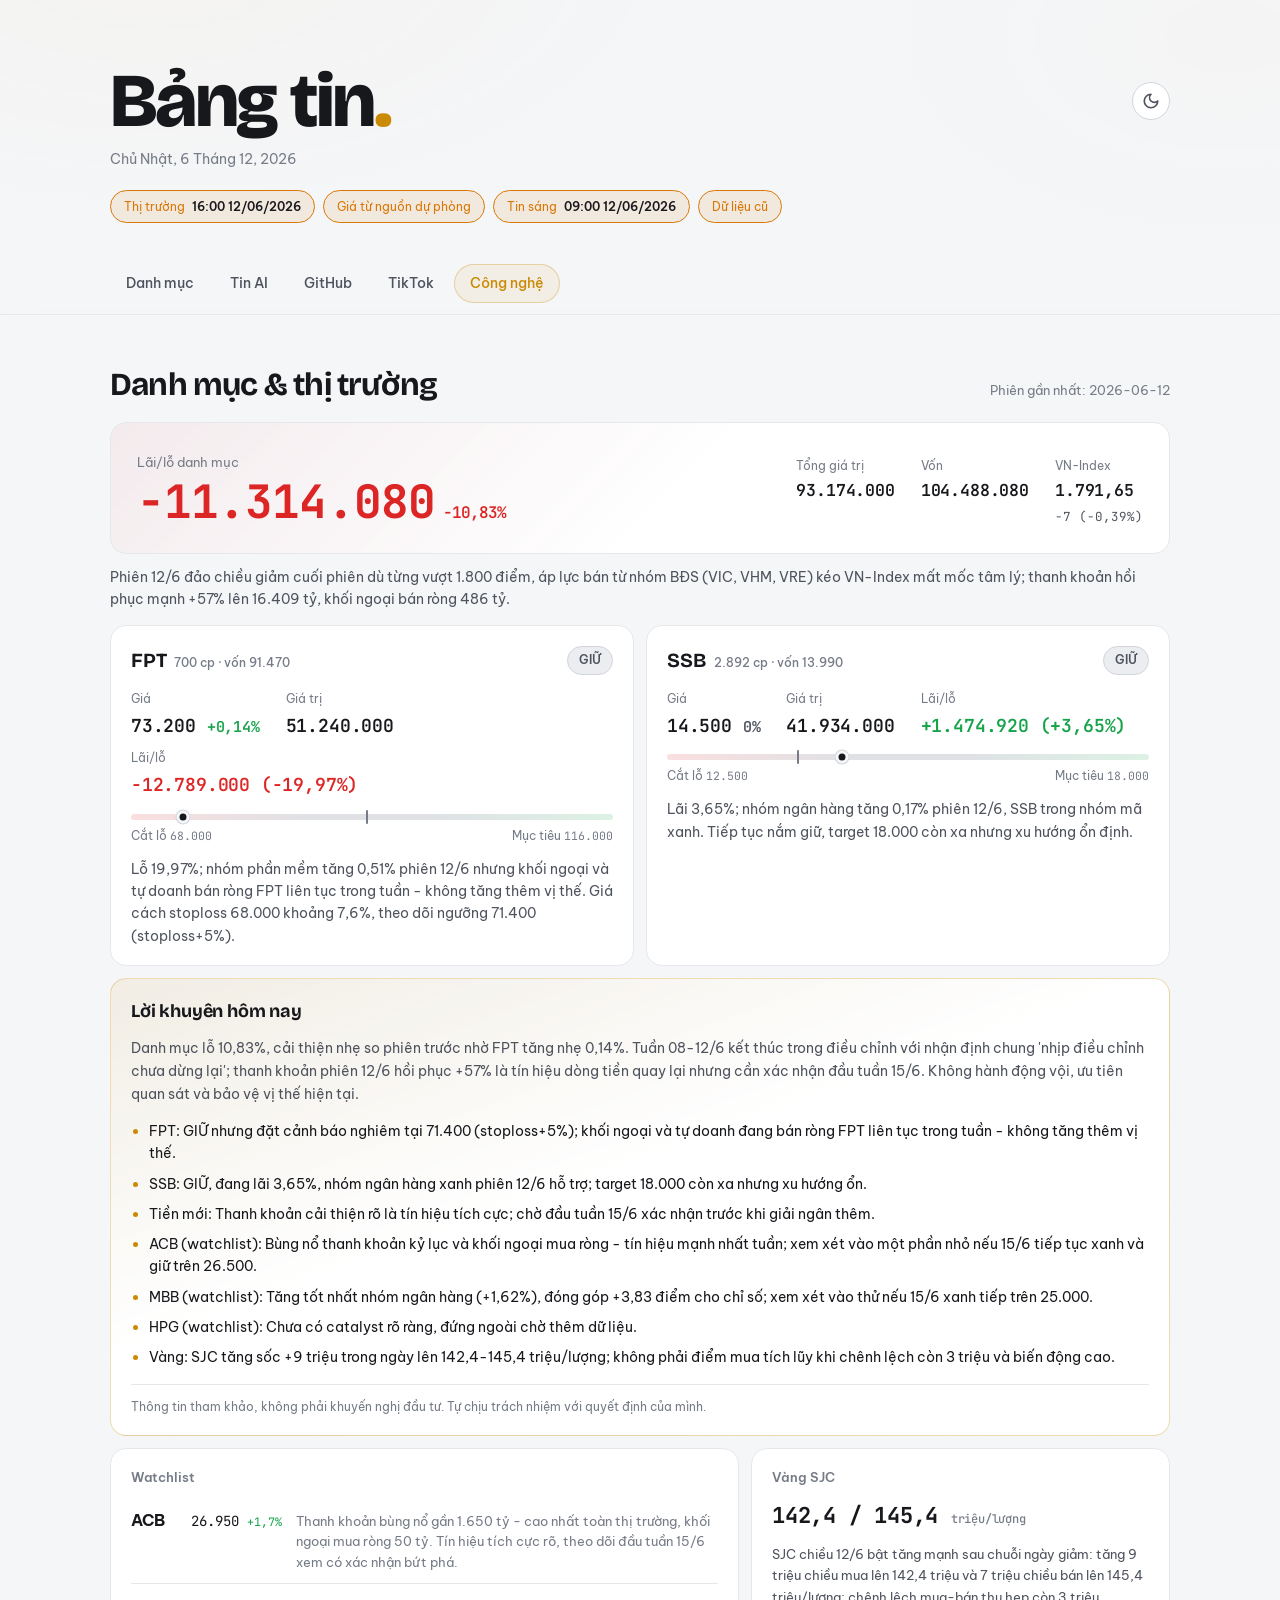
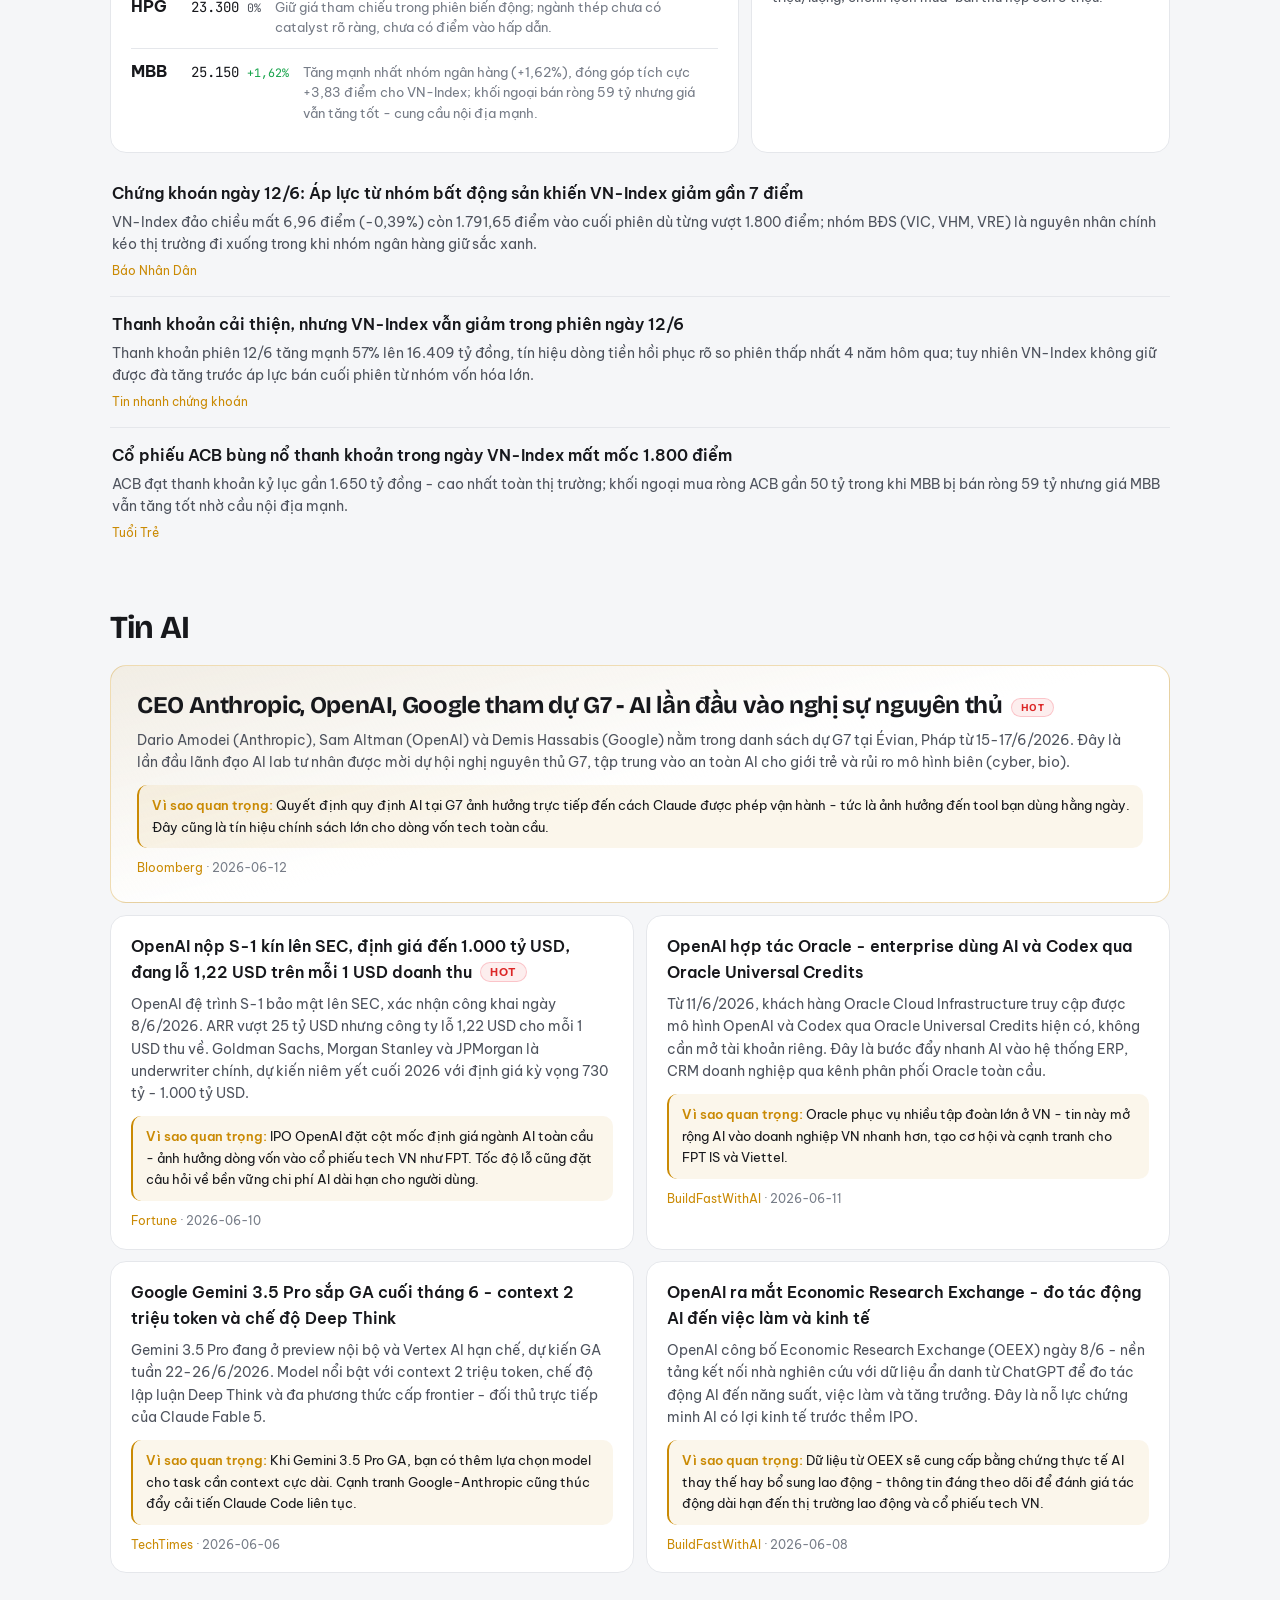
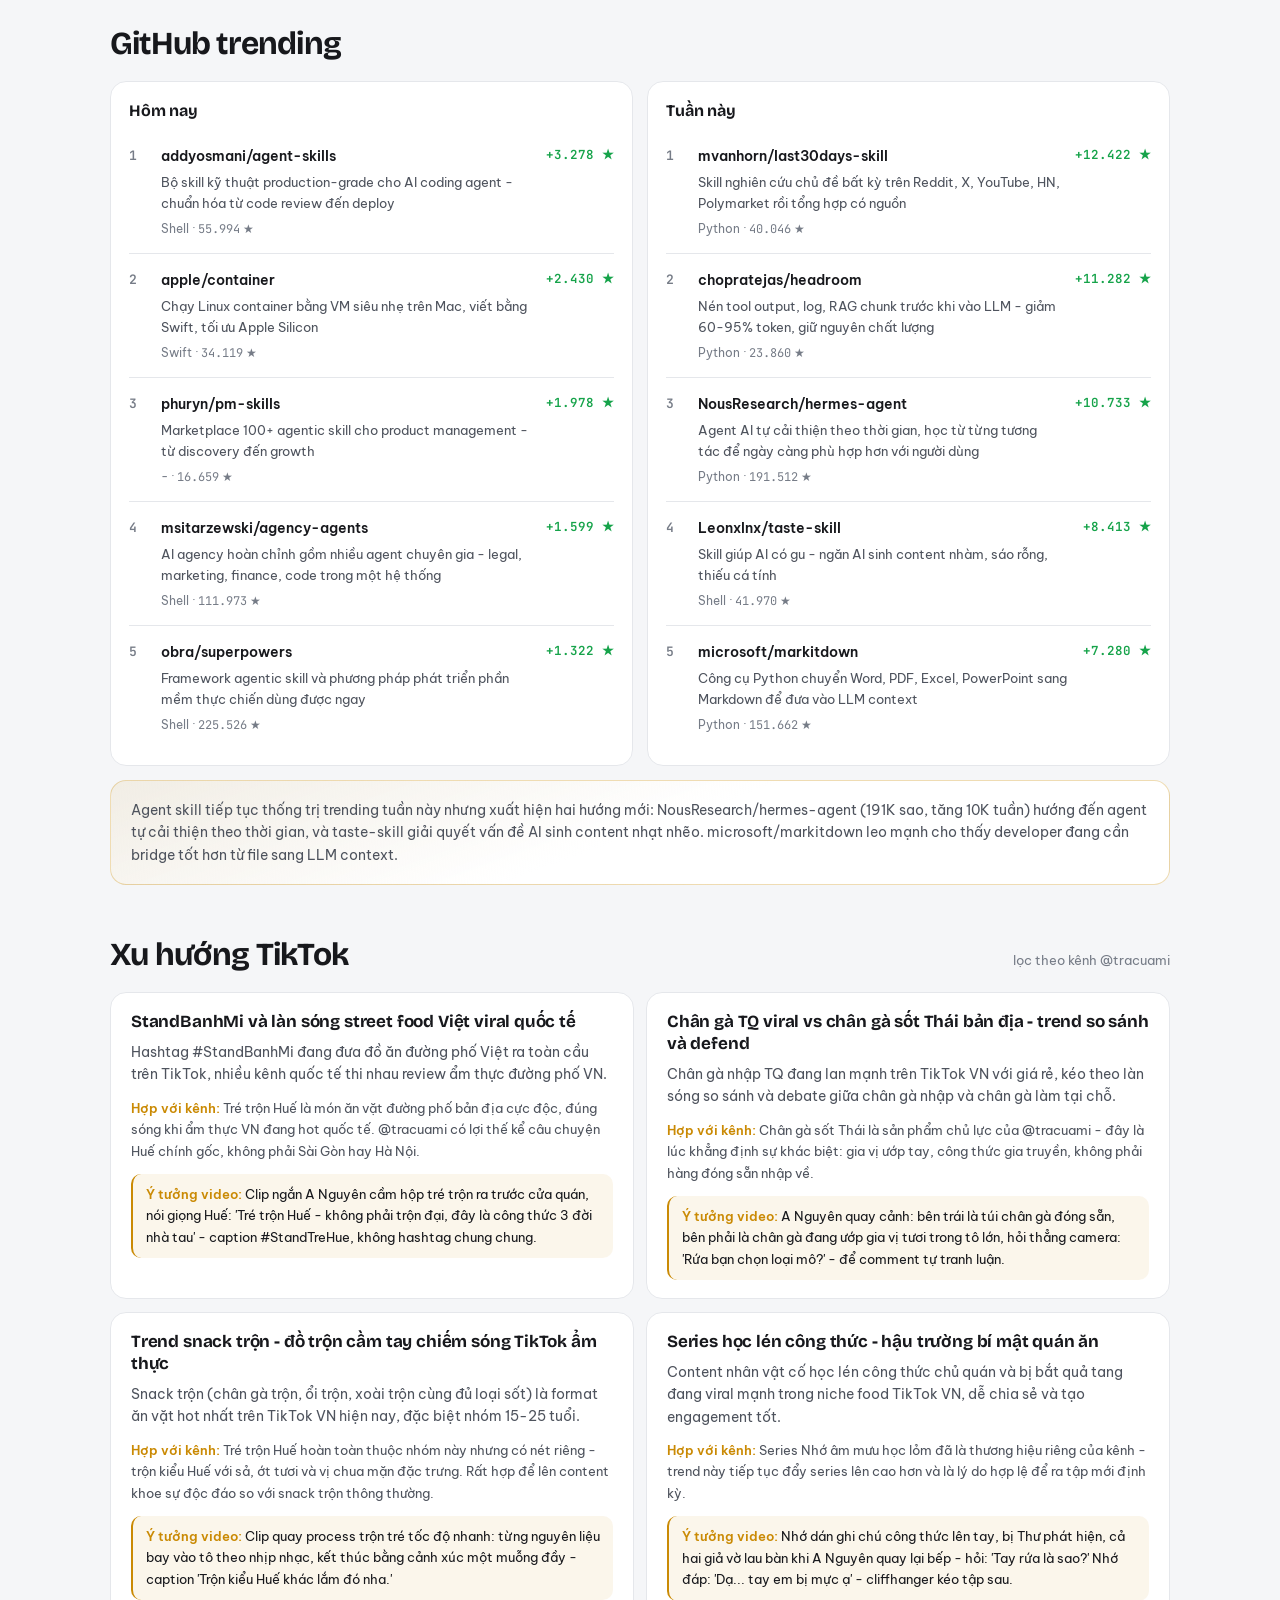
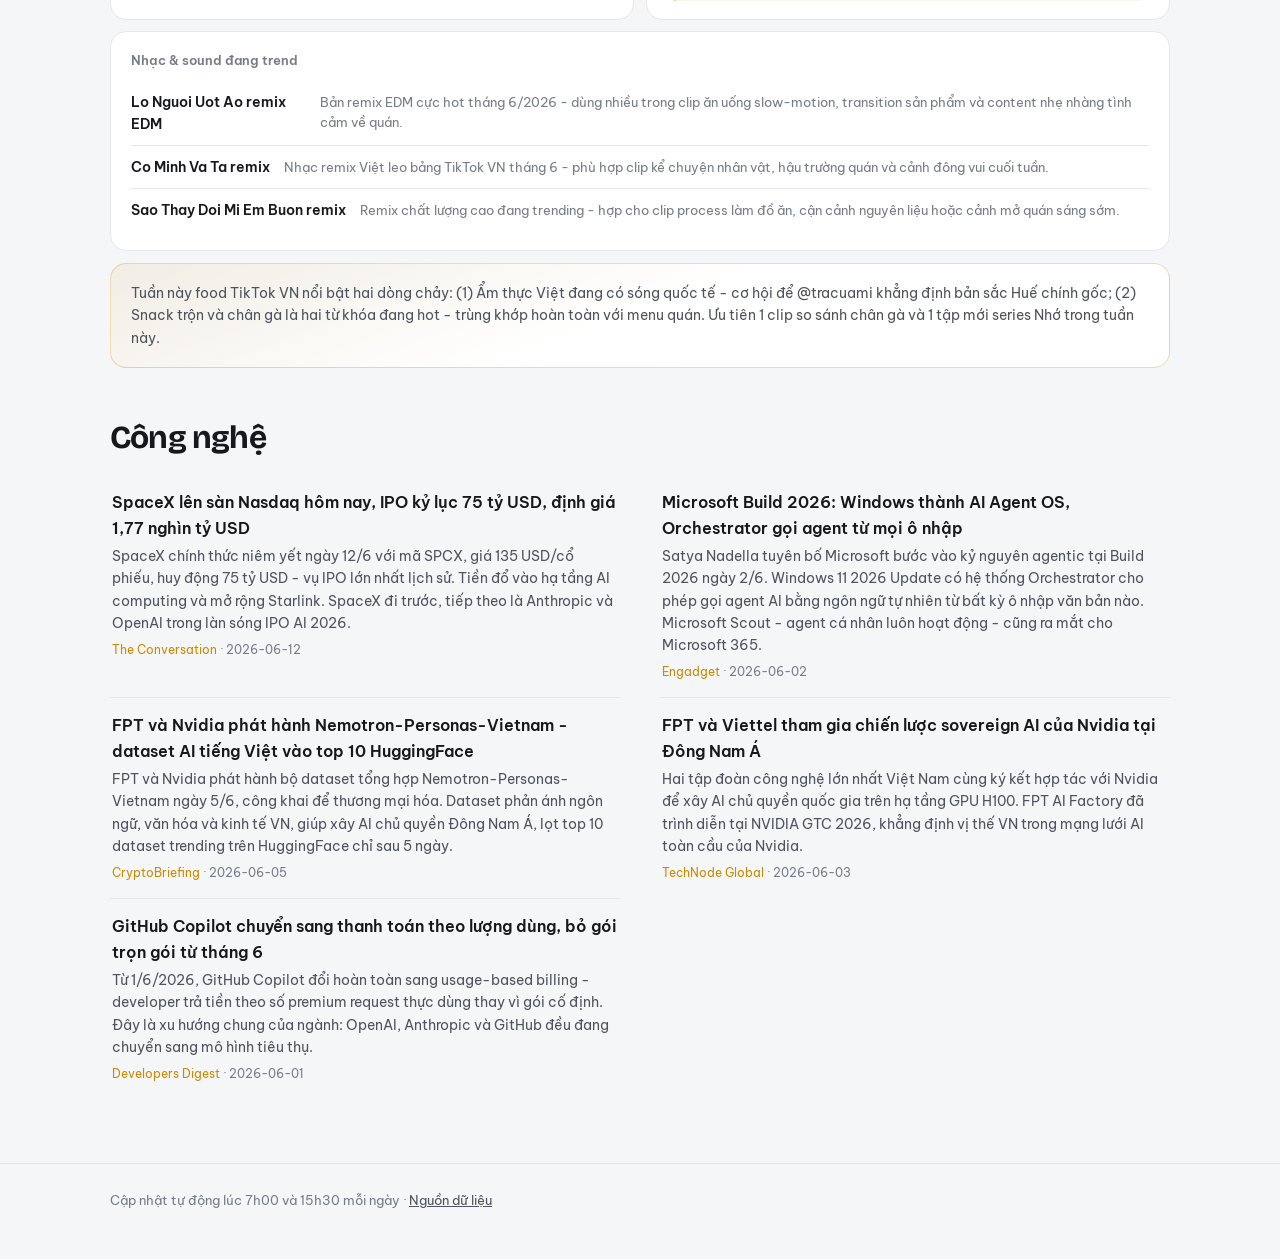
==== commit 4937e986: "style: add light mode default, theme switcher, mobile grid fix and stagger scroll reveal" ====
--- a/index.html
+++ b/index.html
@@ -11,11 +11,30 @@
   <link rel="preconnect" href="https://fonts.gstatic.com" crossorigin>
   <link href="https://fonts.googleapis.com/css2?family=Be+Vietnam+Pro:wght@400;500;600;700&family=Bricolage+Grotesque:opsz,wght@12..96,600..800&family=JetBrains+Mono:wght@500;600;700&display=swap" rel="stylesheet">
   <link rel="stylesheet" href="styles.css">
+  <script>
+    (() => {
+      const theme = localStorage.getItem("theme");
+      if (theme === "dark" || (!theme && window.matchMedia("(prefers-color-scheme: dark)").matches)) {
+        document.documentElement.classList.add("dark-theme");
+      }
+    })();
+  </script>
 </head>
 <body>
 
 <header class="masthead container">
-  <h1>Bảng tin<span class="dot">.</span></h1>
+  <div class="masthead-top">
+    <h1>Bảng tin<span class="dot">.</span></h1>
+    <button id="theme-toggle" class="theme-toggle-btn" aria-label="Đổi giao diện">
+      <svg class="sun-icon" viewBox="0 0 24 24" fill="none" stroke="currentColor" stroke-width="2" stroke-linecap="round" stroke-linejoin="round">
+        <circle cx="12" cy="12" r="4"></circle>
+        <path d="M12 2v2M12 20v2M4.93 4.93l1.41 1.41M17.66 17.66l1.41 1.41M2 12h2M20 12h2M6.34 17.66l-1.41 1.41M19.07 4.93l-1.41 1.41"></path>
+      </svg>
+      <svg class="moon-icon" viewBox="0 0 24 24" fill="none" stroke="currentColor" stroke-width="2" stroke-linecap="round" stroke-linejoin="round">
+        <path d="M12 3a6 6 0 0 0 9 9 9 9 0 1 1-9-9Z"></path>
+      </svg>
+    </button>
+  </div>
   <p class="masthead-date" id="today"></p>
   <div class="update-badges" id="update-badges"></div>
 </header>
@@ -38,8 +57,12 @@
       <span class="side-note" id="session-note"></span>
     </div>
     <div id="market-body">
-      <div class="skeleton"></div>
-      <div class="skeleton"></div>
+      <!-- Premium structure-matching skeletons -->
+      <div class="skeleton-hero shimmer"></div>
+      <div class="holdings-grid">
+        <div class="skeleton-card shimmer"></div>
+        <div class="skeleton-card shimmer"></div>
+      </div>
     </div>
   </section>
 
@@ -48,8 +71,11 @@
       <h2>Tin AI</h2>
     </div>
     <div id="ai-body">
-      <div class="skeleton"></div>
-      <div class="skeleton"></div>
+      <div class="ai-grid">
+        <div class="skeleton-card shimmer" style="grid-column: 1 / -1; height: 160px;"></div>
+        <div class="skeleton-card shimmer"></div>
+        <div class="skeleton-card shimmer"></div>
+      </div>
     </div>
   </section>
 
@@ -58,7 +84,20 @@
       <h2>GitHub trending</h2>
     </div>
     <div id="github-body">
-      <div class="skeleton"></div>
+      <div class="gh-cols">
+        <div class="gh-col">
+          <div class="skeleton-title shimmer" style="width: 30%"></div>
+          <div class="skeleton-row shimmer"></div>
+          <div class="skeleton-row shimmer"></div>
+          <div class="skeleton-row shimmer"></div>
+        </div>
+        <div class="gh-col">
+          <div class="skeleton-title shimmer" style="width: 30%"></div>
+          <div class="skeleton-row shimmer"></div>
+          <div class="skeleton-row shimmer"></div>
+          <div class="skeleton-row shimmer"></div>
+        </div>
+      </div>
     </div>
   </section>
 
@@ -68,7 +107,10 @@
       <span class="side-note">lọc theo kênh @tracuami</span>
     </div>
     <div id="tiktok-body">
-      <div class="skeleton"></div>
+      <div class="tiktok-grid">
+        <div class="skeleton-card shimmer"></div>
+        <div class="skeleton-card shimmer"></div>
+      </div>
     </div>
   </section>
 
@@ -77,7 +119,11 @@
       <h2>Công nghệ</h2>
     </div>
     <div id="tech-body">
-      <div class="skeleton"></div>
+      <div class="row-list">
+        <div class="skeleton-row shimmer"></div>
+        <div class="skeleton-row shimmer"></div>
+        <div class="skeleton-row shimmer"></div>
+      </div>
     </div>
   </section>
 
--- a/styles.css
+++ b/styles.css
@@ -3,6 +3,37 @@
    Một accent hổ phách, xanh/đỏ chỉ mang nghĩa tăng/giảm. */
 
 :root {
+  --bg: #f5f6f8;
+  --surface: #ffffff;
+  --surface-2: #ebedf0;
+  --surface-3: #dfe1e5;
+  --border: #d1d5db;
+  --border-soft: #e5e7eb;
+  --text: #17181c;
+  --text-2: #4e535d;
+  --muted: #767c87;
+  --accent: #ca8a04;
+  --accent-soft: rgba(202, 138, 4, 0.08);
+  --accent-line: rgba(202, 138, 4, 0.3);
+  --up: #16a34a;
+  --up-soft: rgba(22, 163, 74, 0.08);
+  --down: #dc2626;
+  --down-soft: rgba(220, 38, 38, 0.08);
+  --warn: #d97706;
+  --warn-soft: rgba(217, 119, 6, 0.1);
+  --up-glow: rgba(22, 163, 74, 0.05);
+  --down-glow: rgba(220, 38, 38, 0.05);
+  --range-track: linear-gradient(90deg, rgba(220, 38, 38, 0.15), var(--surface-3) 38%, var(--surface-3) 62%, rgba(22, 163, 74, 0.15));
+  --nav-bg: rgba(245, 246, 248, 0.82);
+  --radius: 16px;
+  --radius-sm: 10px;
+  --display: "Bricolage Grotesque", "Be Vietnam Pro", sans-serif;
+  --sans: "Be Vietnam Pro", -apple-system, "Segoe UI", sans-serif;
+  --mono: "JetBrains Mono", "SF Mono", Menlo, monospace;
+  --ease: cubic-bezier(0.16, 1, 0.3, 1);
+}
+
+html.dark-theme {
   --bg: #0d0e12;
   --surface: #14161c;
   --surface-2: #1a1d25;
@@ -10,8 +41,8 @@
   --border: #272b35;
   --border-soft: #1e222b;
   --text: #eceef1;
-  --text-2: #aab1bd;
-  --muted: #767e8c;
+  --text-2: #c5cbd6;
+  --muted: #8c96a5;
   --accent: #e5ad52;
   --accent-soft: rgba(229, 173, 82, 0.1);
   --accent-line: rgba(229, 173, 82, 0.35);
@@ -21,12 +52,10 @@
   --down-soft: rgba(245, 100, 118, 0.1);
   --warn: #e8924a;
   --warn-soft: rgba(232, 146, 74, 0.14);
-  --radius: 16px;
-  --radius-sm: 10px;
-  --display: "Bricolage Grotesque", "Be Vietnam Pro", sans-serif;
-  --sans: "Be Vietnam Pro", -apple-system, "Segoe UI", sans-serif;
-  --mono: "JetBrains Mono", "SF Mono", Menlo, monospace;
-  --ease: cubic-bezier(0.16, 1, 0.3, 1);
+  --up-glow: rgba(62, 207, 142, 0.09);
+  --down-glow: rgba(245, 100, 118, 0.09);
+  --range-track: linear-gradient(90deg, rgba(245, 100, 118, 0.32), var(--surface-3) 38%, var(--surface-3) 62%, rgba(62, 207, 142, 0.32));
+  --nav-bg: rgba(13, 14, 18, 0.82);
 }
 
 * { box-sizing: border-box; }
@@ -51,6 +80,12 @@
   z-index: -1;
   pointer-events: none;
   background:
+    radial-gradient(820px 420px at 12% -6%, rgba(202, 138, 4, 0.03), transparent 64%),
+    radial-gradient(640px 380px at 96% 4%, rgba(202, 138, 4, 0.01), transparent 60%);
+}
+
+html.dark-theme body::before {
+  background:
     radial-gradient(820px 420px at 12% -6%, rgba(229, 173, 82, 0.07), transparent 64%),
     radial-gradient(640px 380px at 96% 4%, rgba(229, 173, 82, 0.03), transparent 60%);
 }
@@ -74,6 +109,13 @@
 /* ---------- Masthead ---------- */
 
 .masthead { padding-top: 44px; padding-bottom: 22px; }
+
+.masthead-top {
+  display: flex;
+  justify-content: space-between;
+  align-items: center;
+  gap: 16px;
+}
 
 .masthead h1 {
   margin: 0;
@@ -85,6 +127,44 @@
 }
 
 .masthead h1 .dot { color: var(--accent); }
+
+/* Nút chuyển đổi giao diện sáng/tối */
+.theme-toggle-btn {
+  background: var(--surface);
+  border: 1px solid var(--border);
+  color: var(--text-2);
+  width: 38px;
+  height: 38px;
+  border-radius: 50%;
+  cursor: pointer;
+  display: flex;
+  align-items: center;
+  justify-content: center;
+  flex-shrink: 0;
+  transition: background 0.2s var(--ease), border-color 0.2s var(--ease), color 0.2s var(--ease), transform 0.2s var(--ease);
+}
+
+.theme-toggle-btn:hover {
+  background: var(--surface-2);
+  color: var(--text);
+  border-color: var(--text-2);
+}
+
+.theme-toggle-btn:active {
+  transform: scale(0.96);
+}
+
+.theme-toggle-btn svg {
+  width: 18px;
+  height: 18px;
+  stroke-width: 2.2px;
+}
+
+.theme-toggle-btn .sun-icon { display: none; }
+.theme-toggle-btn .moon-icon { display: block; }
+
+html.dark-theme .theme-toggle-btn .sun-icon { display: block; }
+html.dark-theme .theme-toggle-btn .moon-icon { display: none; }
 
 .masthead-date {
   margin: 10px 0 0;
@@ -126,7 +206,7 @@
   position: sticky;
   top: 0;
   z-index: 10;
-  background: rgba(13, 14, 18, 0.82);
+  background: var(--nav-bg);
   backdrop-filter: blur(14px) saturate(150%);
   -webkit-backdrop-filter: blur(14px) saturate(150%);
   border-bottom: 1px solid var(--border-soft);
@@ -139,6 +219,9 @@
   scrollbar-width: none;
   padding-top: 11px;
   padding-bottom: 11px;
+  /* Hiệu ứng mờ dần cạnh phải (fade mask) giúp nhận biết nav cuộn ngang trên mobile */
+  -webkit-mask-image: linear-gradient(to right, black 85%, transparent 100%);
+  mask-image: linear-gradient(to right, black 85%, transparent 100%);
 }
 
 .nav-inner::-webkit-scrollbar { display: none; }
@@ -193,6 +276,7 @@
   .reveal {
     opacity: 0;
     transform: translateY(16px);
+    will-change: transform, opacity; /* Tối ưu hóa hiệu năng render */
     transition:
       opacity 0.65s var(--ease),
       transform 0.65s var(--ease);
@@ -226,17 +310,44 @@
   text-align: center;
 }
 
-.skeleton {
+/* ---------- Premium Skeletons ---------- */
+
+.skeleton-hero {
+  background: var(--surface);
+  border: 1px solid var(--border-soft);
   border-radius: var(--radius);
-  background: linear-gradient(100deg, var(--surface) 40%, var(--surface-2) 50%, var(--surface) 60%);
+  height: 160px;
+  margin-bottom: 12px;
+}
+
+.skeleton-card {
+  background: var(--surface);
+  border: 1px solid var(--border-soft);
+  border-radius: var(--radius);
+  height: 140px;
+}
+
+.skeleton-row {
+  height: 70px;
+  border-top: 1px solid var(--border-soft);
+  margin-top: 8px;
+}
+
+.skeleton-title {
+  height: 20px;
+  background: var(--surface-2);
+  border-radius: 6px;
+  margin-bottom: 15px;
+}
+
+.shimmer {
+  background: linear-gradient(90deg, var(--surface) 25%, var(--surface-2) 50%, var(--surface) 75%);
   background-size: 200% 100%;
-  height: 110px;
-  margin-bottom: 12px;
 }
 
 @media (prefers-reduced-motion: no-preference) {
-  .skeleton { animation: shimmer 1.4s linear infinite; }
-  @keyframes shimmer { to { background-position: -200% 0; } }
+  .shimmer { animation: shimmerAnim 1.4s linear infinite; }
+  @keyframes shimmerAnim { to { background-position: -200% 0; } }
 }
 
 /* ---------- Danh mục: hero stat ---------- */
@@ -254,8 +365,8 @@
   margin-bottom: 12px;
 }
 
-.pnl-hero.is-down { background: linear-gradient(135deg, rgba(245, 100, 118, 0.09), var(--surface) 55%); }
-.pnl-hero.is-up   { background: linear-gradient(135deg, rgba(62, 207, 142, 0.09), var(--surface) 55%); }
+.pnl-hero.is-down { background: linear-gradient(135deg, var(--down-glow), var(--surface) 55%); }
+.pnl-hero.is-up   { background: linear-gradient(135deg, var(--up-glow), var(--surface) 55%); }
 
 .pnl-main .label { font-size: 12.5px; color: var(--muted); }
 
@@ -272,8 +383,9 @@
 
 .pnl-side {
   display: grid;
-  grid-template-columns: repeat(3, auto);
-  gap: 6px 26px;
+  /* Tự động ngắt dòng thông minh trên màn hình hẹp (mobile) tránh tràn viền */
+  grid-template-columns: repeat(auto-fit, minmax(90px, 1fr));
+  gap: 12px 16px;
   align-content: end;
 }
 
@@ -354,7 +466,7 @@
   position: relative;
   height: 6px;
   border-radius: 999px;
-  background: linear-gradient(90deg, rgba(245, 100, 118, 0.32), var(--surface-3) 38%, var(--surface-3) 62%, rgba(62, 207, 142, 0.32));
+  background: var(--range-track);
 }
 
 .range-marker {
@@ -551,7 +663,7 @@
   margin: 12px 0 0;
   padding: 10px 13px;
   border-radius: var(--radius-sm);
-  background: rgba(229, 173, 82, 0.08);
+  background: var(--accent-soft);
   border-left: 2px solid var(--accent);
   color: var(--text);
   font-size: 13px;
@@ -659,7 +771,7 @@
   margin: 12px 0 0;
   padding: 10px 13px;
   border-radius: var(--radius-sm);
-  background: rgba(229, 173, 82, 0.08);
+  background: var(--accent-soft);
   border-left: 2px solid var(--accent);
   font-size: 13px;
 }
@@ -700,13 +812,23 @@
 
   .masthead { padding-top: 64px; padding-bottom: 30px; }
 
+  /* Reset mask on desktop where scrolling is not needed */
+  .nav-inner {
+    -webkit-mask-image: none;
+    mask-image: none;
+  }
+
   .pnl-hero {
     grid-template-columns: minmax(0, 1.2fr) minmax(0, 1fr);
     align-items: end;
     padding: 26px 26px;
   }
 
-  .pnl-side { justify-content: end; }
+  .pnl-side {
+    grid-template-columns: repeat(3, auto);
+    justify-content: end;
+    gap: 6px 26px;
+  }
 
   .holdings-grid { grid-template-columns: 1fr 1fr; }
 
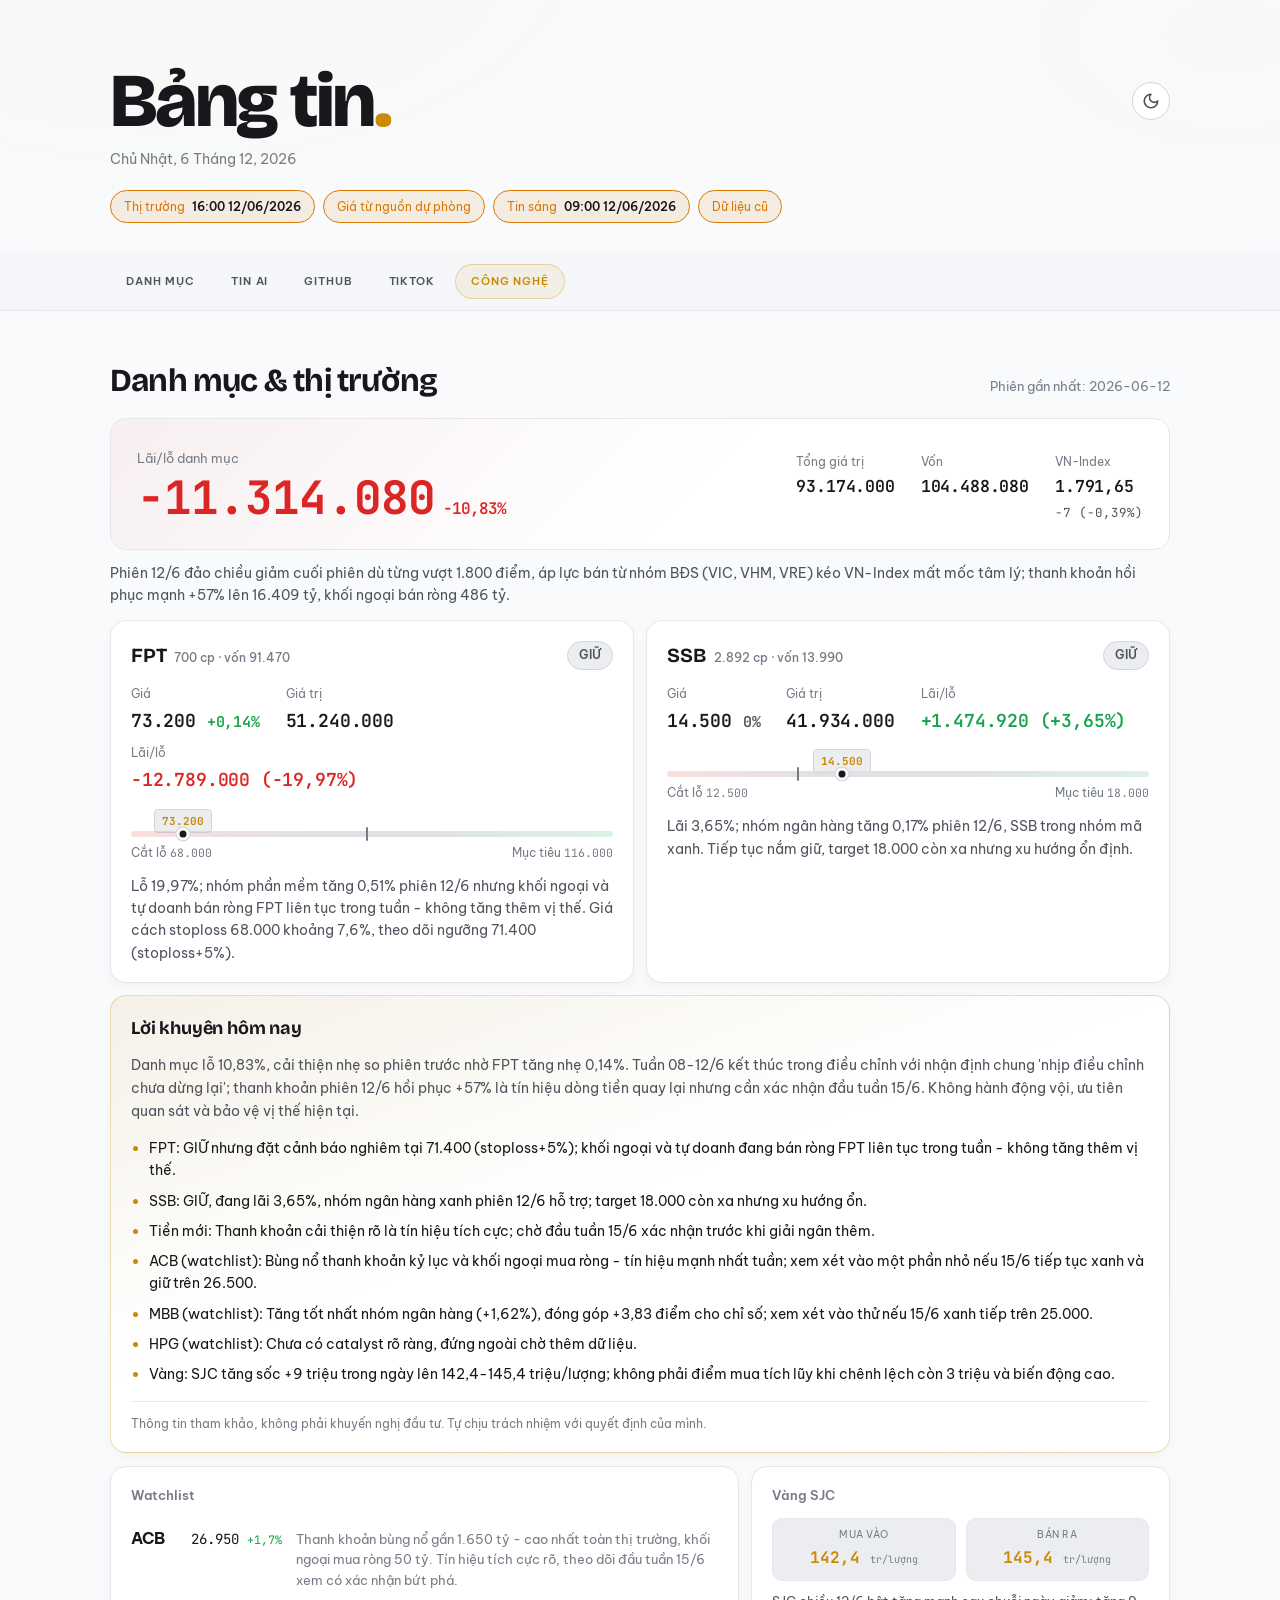
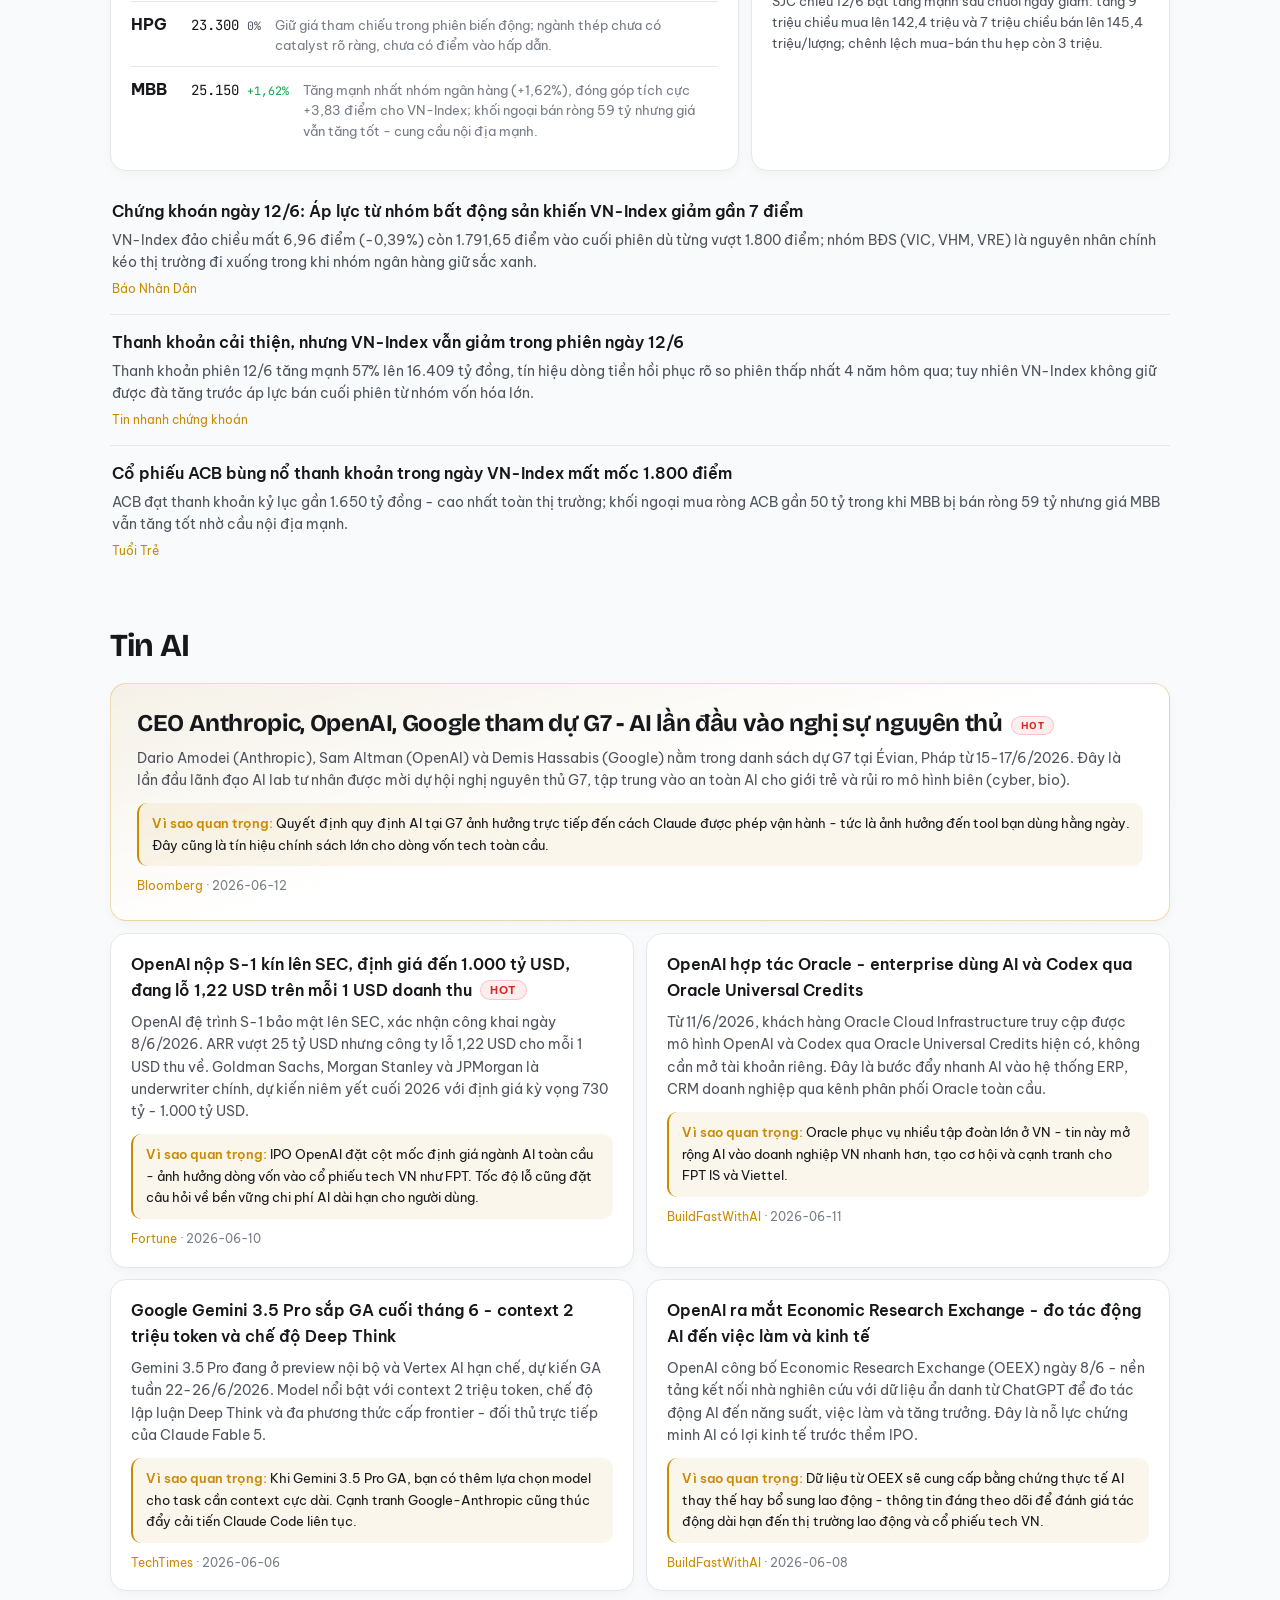
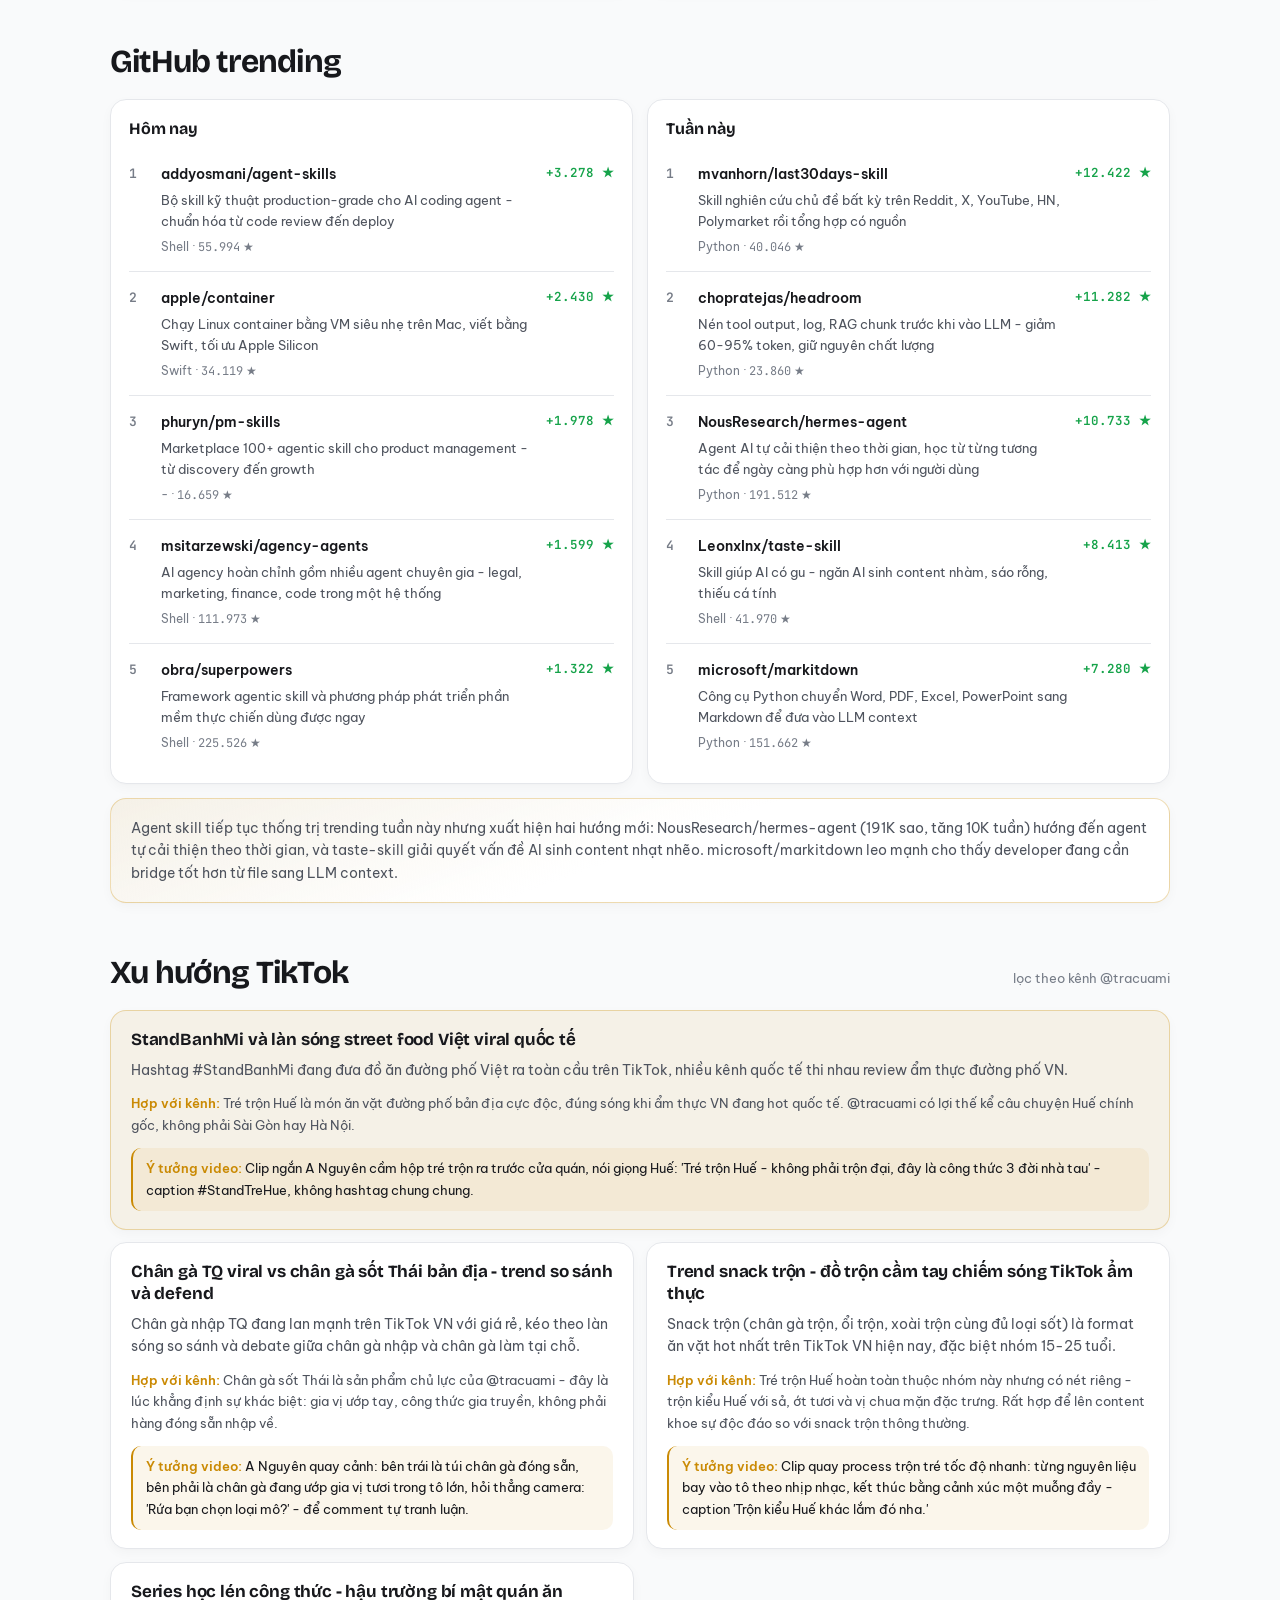
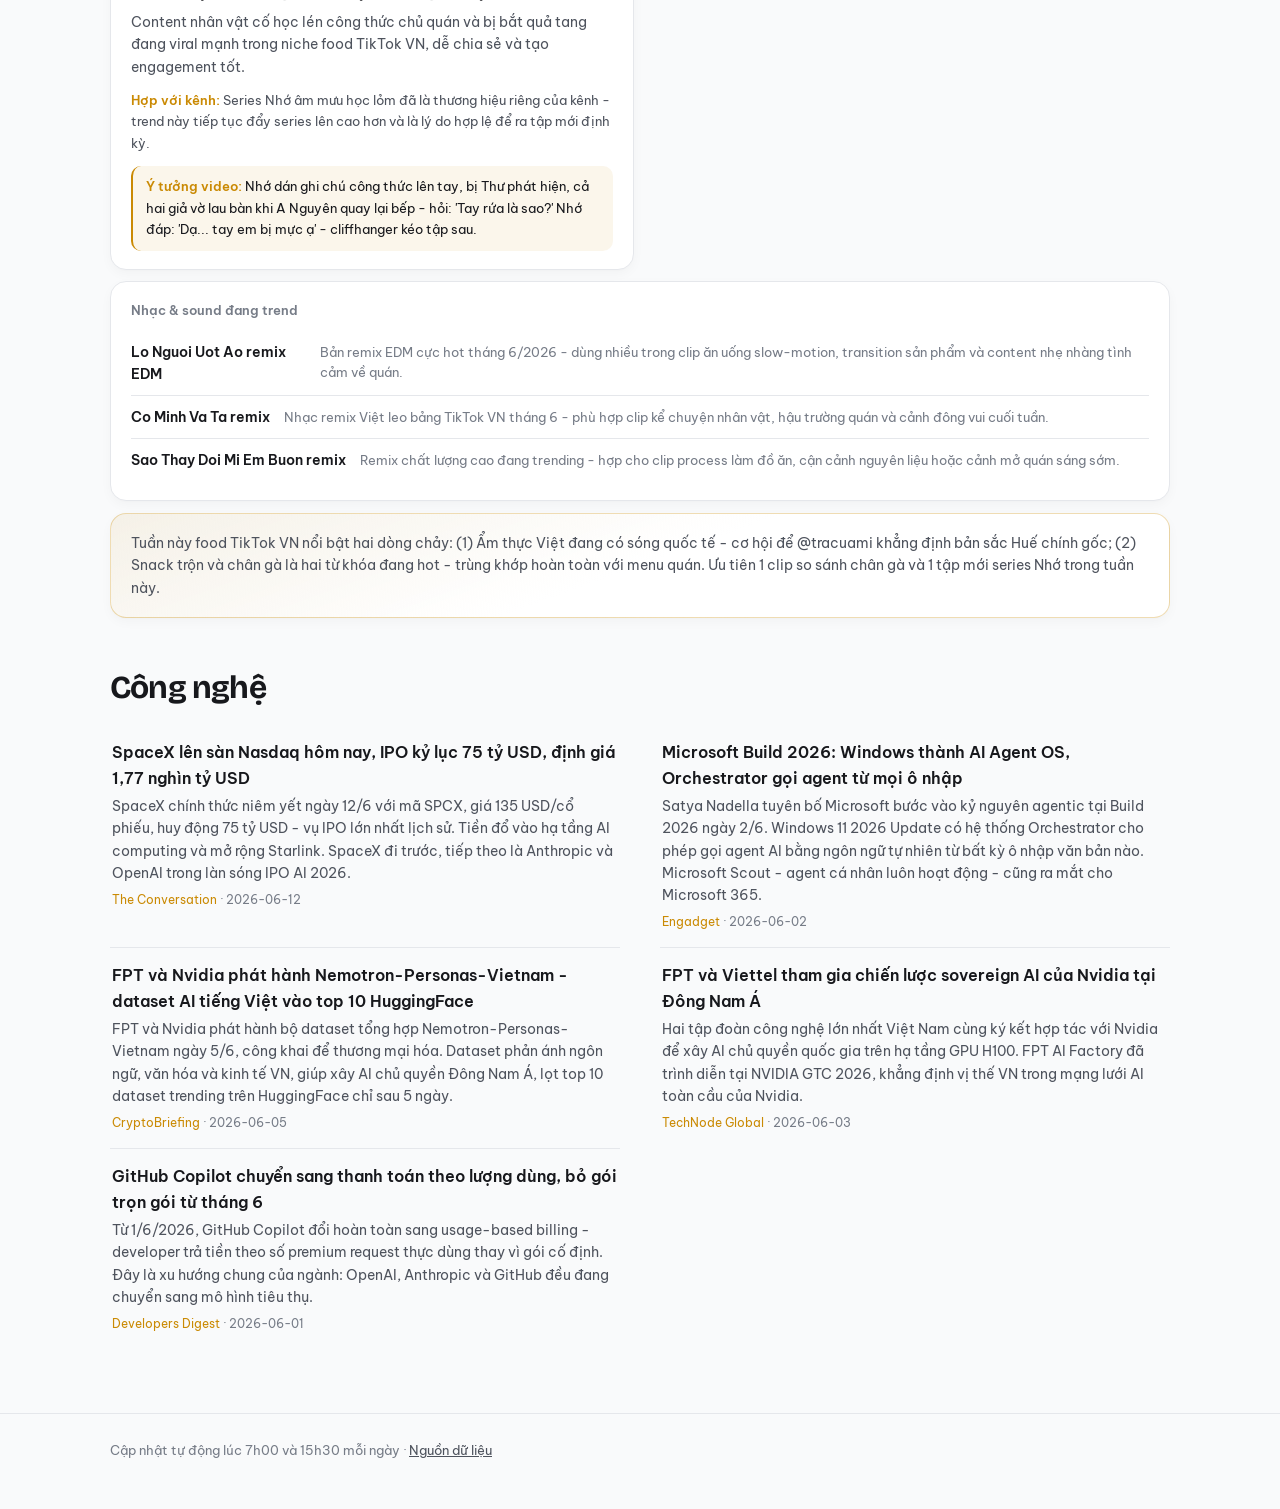
==== commit 67c99d62: "feat: redesign dashboard layout with bento grid, uppercase nav, soft shadows, floating price labels," ====
--- a/index.html
+++ b/index.html
@@ -13,9 +13,16 @@
   <link rel="stylesheet" href="styles.css">
   <script>
     (() => {
-      const theme = localStorage.getItem("theme");
-      if (theme === "dark" || (!theme && window.matchMedia("(prefers-color-scheme: dark)").matches)) {
-        document.documentElement.classList.add("dark-theme");
+      try {
+        const theme = localStorage.getItem("theme");
+        if (theme === "dark" || (!theme && window.matchMedia("(prefers-color-scheme: dark)").matches)) {
+          document.documentElement.classList.add("dark-theme");
+        }
+      } catch (e) {
+        // Fallback to system preference if localStorage is blocked
+        if (window.matchMedia("(prefers-color-scheme: dark)").matches) {
+          document.documentElement.classList.add("dark-theme");
+        }
       }
     })();
   </script>
@@ -25,7 +32,10 @@
 <header class="masthead container">
   <div class="masthead-top">
     <h1>Bảng tin<span class="dot">.</span></h1>
-    <button id="theme-toggle" class="theme-toggle-btn" aria-label="Đổi giao diện">
+    <button id="theme-toggle" class="theme-toggle-btn" aria-label="Đổi giao diện" onclick="(() => {
+      const isDark = document.documentElement.classList.toggle('dark-theme');
+      try { localStorage.setItem('theme', isDark ? 'dark' : 'light'); } catch (e) {}
+    })()">
       <svg class="sun-icon" viewBox="0 0 24 24" fill="none" stroke="currentColor" stroke-width="2" stroke-linecap="round" stroke-linejoin="round">
         <circle cx="12" cy="12" r="4"></circle>
         <path d="M12 2v2M12 20v2M4.93 4.93l1.41 1.41M17.66 17.66l1.41 1.41M2 12h2M20 12h2M6.34 17.66l-1.41 1.41M19.07 4.93l-1.41 1.41"></path>
@@ -108,6 +118,7 @@
     </div>
     <div id="tiktok-body">
       <div class="tiktok-grid">
+        <div class="skeleton-card shimmer" style="grid-column: 1 / -1; height: 160px;"></div>
         <div class="skeleton-card shimmer"></div>
         <div class="skeleton-card shimmer"></div>
       </div>
--- a/styles.css
+++ b/styles.css
@@ -3,7 +3,7 @@
    Một accent hổ phách, xanh/đỏ chỉ mang nghĩa tăng/giảm. */
 
 :root {
-  --bg: #f5f6f8;
+  --bg: #f9fafb; /* Sáng sủa và ấm nhẹ (warm paper) */
   --surface: #ffffff;
   --surface-2: #ebedf0;
   --surface-3: #dfe1e5;
@@ -231,11 +231,13 @@
   padding: 7px 15px;
   border-radius: 999px;
   border: 1px solid transparent;
-  font-size: 13.5px;
-  font-weight: 500;
+  font-size: 11px; /* Nhỏ gọn hơn kiểu tạp chí */
+  font-weight: 600;
   color: var(--text-2);
   text-decoration: none;
-  transition: color 0.2s var(--ease), background 0.2s var(--ease), border-color 0.2s var(--ease);
+  text-transform: uppercase; /* Viết hoa chuẩn tạp chí */
+  letter-spacing: 0.08em;    /* Khoảng cách chữ thưa nhẹ sang trọng */
+  transition: color 0.2s var(--ease), background 0.2s var(--ease), border-color 0.2s var(--ease), transform 0.1s var(--ease);
 }
 
 .nav-inner a:hover { color: var(--text); background: var(--surface-2); }
@@ -244,6 +246,10 @@
   color: var(--accent);
   background: var(--accent-soft);
   border-color: var(--accent-line);
+}
+
+.nav-inner a:active {
+  transform: scale(0.96);
 }
 
 /* ---------- Sections ---------- */
@@ -294,6 +300,18 @@
   padding: 18px 20px;
 }
 
+/* Thêm đổ bóng mềm cao cấp cho Light Mode */
+.card, .ai-card, .gh-col {
+  box-shadow: 0 1px 3px rgba(0, 0, 0, 0.02), 0 4px 12px rgba(0, 0, 0, 0.03);
+}
+
+/* Loại bỏ đổ bóng trong Dark Mode để không bị đục màu nền */
+html.dark-theme .card,
+html.dark-theme .ai-card,
+html.dark-theme .gh-col {
+  box-shadow: none;
+}
+
 .card h3.card-title {
   margin: 0 0 10px;
   font-size: 12.5px;
@@ -499,6 +517,29 @@
   color: var(--muted);
 }
 
+/* Biểu đồ stop-loss cải tiến có nhãn giá động phía trên */
+.range-track-wrapper {
+  position: relative;
+  padding-top: 22px; /* Dành khoảng trống cho nhãn nổi */
+  margin-bottom: 4px;
+}
+
+.range-price-label {
+  position: absolute;
+  top: 0;
+  transform: translateX(-50%);
+  font-family: var(--mono);
+  font-size: 11px;
+  font-weight: 700;
+  color: var(--accent);
+  background: var(--surface-2);
+  border: 1px solid var(--border);
+  padding: 2px 7px;
+  border-radius: 4px;
+  white-space: nowrap;
+  transition: left 0.35s var(--ease);
+}
+
 .holding-comment { margin: 12px 0 0; font-size: 13.5px; color: var(--text-2); }
 
 /* Lời khuyên */
@@ -563,6 +604,37 @@
 .gold-price small { font-size: 12px; color: var(--muted); font-weight: 500; }
 
 .gold-note { margin: 10px 0 0; font-size: 13px; color: var(--text-2); }
+
+/* Khung hiển thị vàng SJC kiểu widget chuyên nghiệp */
+.gold-grid {
+  display: grid;
+  grid-template-columns: 1fr 1fr;
+  gap: 10px;
+  margin-top: 12px;
+}
+
+.gold-col-box {
+  background: var(--surface-2);
+  border: 1px solid var(--border-soft);
+  border-radius: var(--radius-sm);
+  padding: 8px 10px;
+  text-align: center;
+}
+
+.gold-col-box .title {
+  font-size: 10px;
+  text-transform: uppercase;
+  letter-spacing: 0.05em;
+  color: var(--muted);
+  margin-bottom: 2px;
+}
+
+.gold-col-box .val {
+  font-family: var(--mono);
+  font-size: 16px;
+  font-weight: 700;
+  color: var(--accent);
+}
 
 /* ---------- Hàng tin dạng editorial (tin VN + công nghệ) ---------- */
 
@@ -840,7 +912,17 @@
 
   .gh-cols { grid-template-columns: 1fr 1fr; }
 
-  .tiktok-grid { grid-template-columns: 1fr 1fr; }
+  .tiktok-grid {
+    display: grid;
+    grid-template-columns: 1fr 1fr;
+  }
+
+  /* Bento Grid: Thẻ đầu tiên chiếm 2 cột kèm nền màu nhấn nổi bật */
+  .tiktok-grid .trend-card:first-child {
+    grid-column: span 2;
+    background: var(--accent-soft);
+    border-color: var(--accent-line);
+  }
 
   .row-list.two-col {
     display: grid;
